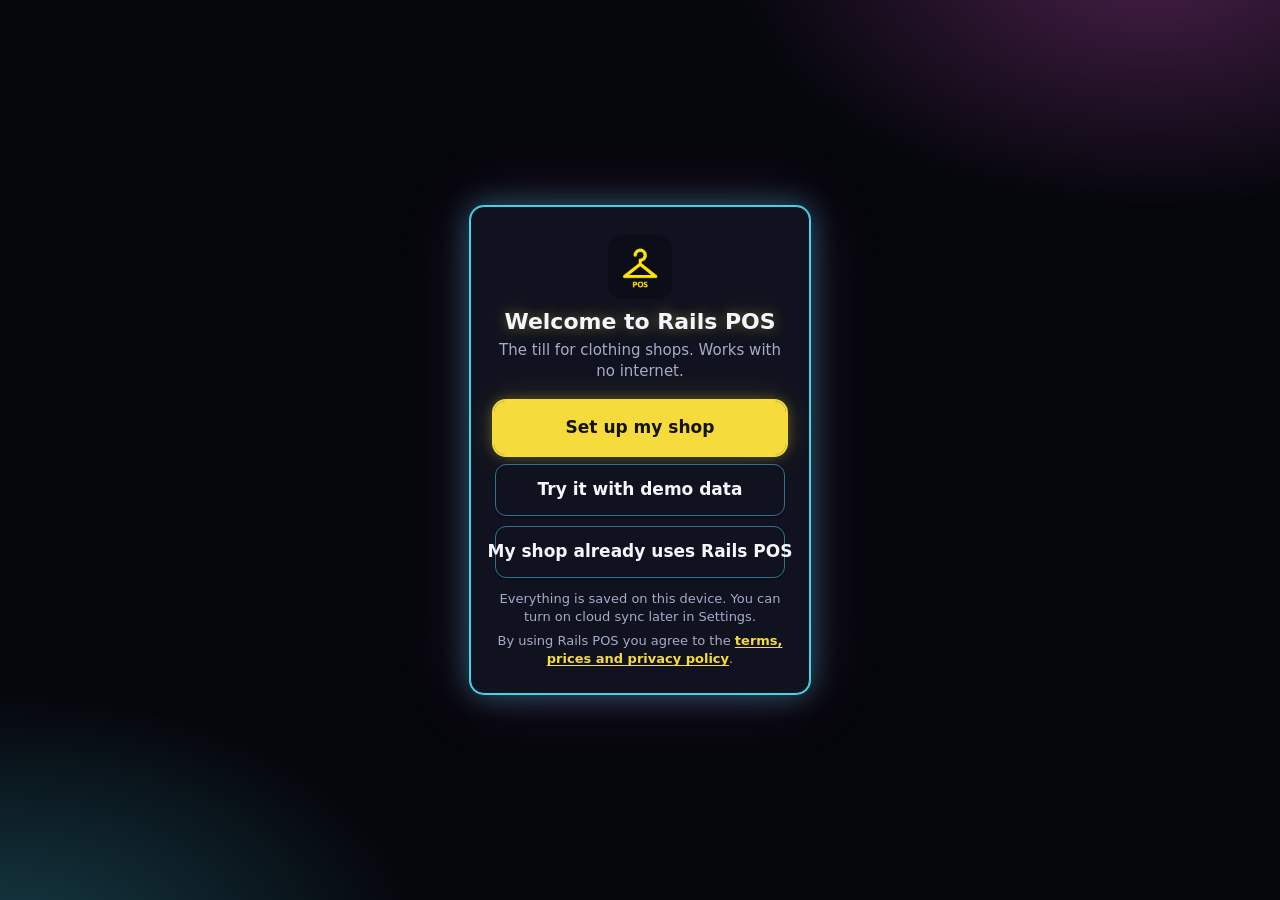
==== index.html @ 80177204 "Sale complete screen, one style for Cash/Card/EFT, clearer Charge button, calmer sync pill, Settings" ====
<!doctype html>
<html lang="en-ZA">
<head>
  <meta charset="utf-8">
  <meta name="viewport" content="width=device-width, initial-scale=1, viewport-fit=cover">
  <title>Rails POS</title>
  <meta name="description" content="Offline-first point of sale for small clothing stores.">
  <meta name="theme-color" content="#05060c">
  <link rel="manifest" href="manifest.json">
  <link rel="icon" href="icon-192.png" type="image/png">
  <link rel="apple-touch-icon" href="icon-192.png">
  <meta name="apple-mobile-web-app-capable" content="yes">
  <meta name="mobile-web-app-capable" content="yes">
  <meta name="apple-mobile-web-app-title" content="Rails POS">
  <link rel="stylesheet" href="app.css">
</head>
<body class="on-sell">
  <!-- Reusable line icons (stroke = currentColor, so they follow the theme) -->
  <svg width="0" height="0" style="position:absolute" aria-hidden="true">
    <symbol id="i-sell" viewBox="0 0 24 24"><path d="M3 4h2l2.4 11.2a2 2 0 0 0 2 1.6h7.7a2 2 0 0 0 2-1.5L21 8H6"/><circle cx="10" cy="20" r="1.3"/><circle cx="17" cy="20" r="1.3"/></symbol>
    <symbol id="i-stock" viewBox="0 0 24 24"><path d="M8 3 4 5.5 2.5 10l3 1.2V21h13V11.2l3-1.2L20 5.5 16 3c-.6 1.7-2.2 2.8-4 2.8S8.6 4.7 8 3Z"/></symbol>
    <symbol id="i-sales" viewBox="0 0 24 24"><path d="M6 2.5h12v19l-3-2-3 2-3-2-3 2Z"/><path d="M9 8h6M9 12h6M9 16h3"/></symbol>
    <symbol id="i-reports" viewBox="0 0 24 24"><path d="M4 20V10M10 20V4M16 20v-7M22 20H2"/></symbol>
    <symbol id="i-settings" viewBox="0 0 24 24"><circle cx="12" cy="12" r="3"/><path d="M19.4 15a1.7 1.7 0 0 0 .3 1.8l.1.1a2 2 0 1 1-2.8 2.8l-.1-.1a1.7 1.7 0 0 0-1.8-.3 1.7 1.7 0 0 0-1 1.5V21a2 2 0 1 1-4 0v-.1a1.7 1.7 0 0 0-1.1-1.5 1.7 1.7 0 0 0-1.8.3l-.1.1a2 2 0 1 1-2.8-2.8l.1-.1a1.7 1.7 0 0 0 .3-1.8 1.7 1.7 0 0 0-1.5-1H3a2 2 0 1 1 0-4h.1a1.7 1.7 0 0 0 1.5-1.1 1.7 1.7 0 0 0-.3-1.8l-.1-.1a2 2 0 1 1 2.8-2.8l.1.1a1.7 1.7 0 0 0 1.8.3H9a1.7 1.7 0 0 0 1-1.5V3a2 2 0 1 1 4 0v.1a1.7 1.7 0 0 0 1 1.5 1.7 1.7 0 0 0 1.8-.3l.1-.1a2 2 0 1 1 2.8 2.8l-.1.1a1.7 1.7 0 0 0-.3 1.8V9a1.7 1.7 0 0 0 1.5 1H21a2 2 0 1 1 0 4h-.1a1.7 1.7 0 0 0-1.5 1Z"/></symbol>
    <symbol id="i-admin" viewBox="0 0 24 24"><circle cx="9" cy="8" r="3.5"/><path d="M2.5 20c.6-3.6 3.3-6 6.5-6s5.9 2.4 6.5 6"/><path d="M16 4.5a3.5 3.5 0 0 1 0 7M18.5 14.5c1.7.8 2.8 2.9 3 5.5"/></symbol>
    <symbol id="i-client" viewBox="0 0 24 24"><circle cx="12" cy="7.5" r="3.5"/><path d="M5 20.5c.7-3.8 3.6-6.3 7-6.3s6.3 2.5 7 6.3"/><path d="M16.5 3.5 18 2M7.5 3.5 6 2"/></symbol>
    <symbol id="i-scan" viewBox="0 0 24 24"><path d="M3 7V4h3M18 4h3v3M21 17v3h-3M6 20H3v-3"/><path d="M7 8v8M10 8v8M13 8v8M16.5 8v8"/></symbol>
    <symbol id="i-camera" viewBox="0 0 24 24"><path d="M4 8h3l2-3h6l2 3h3v11H4Z"/><circle cx="12" cy="13" r="3.5"/></symbol>
    <symbol id="i-print" viewBox="0 0 24 24"><path d="M6 9V3h12v6"/><rect x="3" y="9" width="18" height="8" rx="2"/><path d="M6 14h12v7H6Z"/></symbol>
    <symbol id="i-cat-shirt" viewBox="0 0 24 24"><path d="M9 3 4 5.5 2.5 10l3 1.2V21h13v-9.8l3-1.2L20 5.5 15 3c-.4 1.6-1.6 2.6-3 2.6S9.4 4.6 9 3Z"/></symbol>
    <symbol id="i-cat-pants" viewBox="0 0 24 24"><path d="M6 3h12l1.5 18h-5L12 9.5 9.5 21h-5Z"/><path d="M6 6.5h12"/></symbol>
    <symbol id="i-cat-dress" viewBox="0 0 24 24"><path d="M9 2.5v4L7 10l-3.5 11h17L17 10l-2-3.5v-4"/><path d="M7 10h10"/></symbol>
    <symbol id="i-cat-jacket" viewBox="0 0 24 24"><path d="M9 3 4.5 5.5 3 21h5v-9M15 3l4.5 2.5L21 21h-5v-9"/><path d="M9 3l3 5 3-5M12 8v13M8 21h8"/></symbol>
    <symbol id="i-cat-shoe" viewBox="0 0 24 24"><path d="M3 17V8h5l2 3 6 2c3 .8 5 2 5 4v1H3Z"/><path d="M3 20h18"/></symbol>
    <symbol id="i-cat-bag" viewBox="0 0 24 24"><path d="M5 8h14l-1 13H6Z"/><path d="M9 10V6a3 3 0 0 1 6 0v4"/></symbol>
    <symbol id="i-cat-hanger" viewBox="0 0 24 24"><path d="M12 7.5a2 2 0 1 1 2-2c0 1-1 1.5-2 2.2v1L21 15c.8.6.4 2-.6 2H3.6c-1 0-1.4-1.4-.6-2l9-6.3"/></symbol>
    <symbol id="i-pay-cash" viewBox="0 0 24 24"><rect x="2.5" y="6" width="19" height="12" rx="2"/><circle cx="12" cy="12" r="2.8"/><path d="M6 9.5v5M18 9.5v5"/></symbol>
    <symbol id="i-pay-card" viewBox="0 0 24 24"><rect x="2.5" y="5" width="19" height="14" rx="2"/><path d="M2.5 9.5h19M6 15h4"/></symbol>
    <symbol id="i-pay-eft" viewBox="0 0 24 24"><path d="M3 9.5 12 4l9 5.5M4.5 10v7M9.5 10v7M14.5 10v7M19.5 10v7M3 20h18"/></symbol>
    <symbol id="i-lock" viewBox="0 0 24 24"><rect x="5" y="11" width="14" height="10" rx="2"/><path d="M8 11V7a4 4 0 0 1 8 0v4"/></symbol>
  </svg>

  <!-- ===== Header ===== -->
  <header class="app-header">
    <div class="brand">
      <img src="icon-192.png" alt="Rails POS" width="28" height="28">
      <span class="brand-name">Rails <b>POS</b></span>
      <span id="storeNameLabel" class="brand-shop"></span>
    </div>
    <div class="header-right">
      <span id="netStatus" class="net" role="status">Online</span>
      <button id="lockBtn" class="btn ghost sm lock-btn" data-action="lock" hidden><svg class="ico" aria-hidden="true"><use href="#i-lock"/></svg><span id="userLabel"></span></button>
    </div>
  </header>

  <!-- ===== Navigation: bottom bar on phones, left rail on tablets ===== -->
  <nav class="app-nav" aria-label="Main">
    <button data-action="nav" data-view="sell" class="active" aria-current="page"><svg class="ico" aria-hidden="true"><use href="#i-sell"/></svg>Sell</button>
    <button data-action="nav" data-view="stock" data-perm="stock"><svg class="ico" aria-hidden="true"><use href="#i-stock"/></svg>Stock</button>
    <button data-action="nav" data-view="sales" data-perm="sales"><svg class="ico" aria-hidden="true"><use href="#i-sales"/></svg>Sales</button>
    <button data-action="nav" data-view="customers" data-perm="customers"><svg class="ico" aria-hidden="true"><use href="#i-client"/></svg>Clients</button>
    <button data-action="nav" data-view="reports" data-perm="reports"><svg class="ico" aria-hidden="true"><use href="#i-reports"/></svg>Reports</button>
    <span class="nav-spacer" aria-hidden="true"></span>
    <button data-action="nav" data-view="settings" data-perm="settings"><svg class="ico" aria-hidden="true"><use href="#i-settings"/></svg>Settings</button>
    <button data-action="nav" data-view="admin" data-perm="admin"><svg class="ico" aria-hidden="true"><use href="#i-admin"/></svg>Admin</button>
  </nav>

  <main class="app-main">
    <!-- Banners (update ready, demo data, backup reminder) are rendered here -->
    <div id="banners"></div>

    <!-- ===== SELL ===== -->
    <section id="view-sell" class="view active" aria-label="Sell">
      <div class="sell-products">
        <div class="search-row">
          <input id="sellSearch" type="search" placeholder="Search name or scan SKU…" autocomplete="off" enterkeyhint="go" aria-label="Search products or scan SKU">
          <button class="btn scan-btn" data-action="scan" data-target="sell" aria-label="Scan a barcode with the camera"><svg class="ico-sm" aria-hidden="true"><use href="#i-scan"/></svg><span>Scan</span></button>
          <button id="parkedBtn" class="btn parked-btn" data-action="parked" hidden>Parked</button>
        </div>
        <div id="catChips" class="chips" role="group" aria-label="Categories"></div>
        <div id="productGrid" class="product-grid"></div>
      </div>

      <!-- Cart: a side panel on tablets, a slide-up sheet on phones -->
      <aside id="cartPanel" class="cart-panel" aria-label="Cart">
        <div class="cart-head">
          <h2 id="cartTitle" tabindex="-1">Cart</h2>
          <button class="btn ghost sm" data-action="park" title="Put this sale aside (e.g. the customer is in the fitting room)">Park</button>
          <button class="btn ghost sm" data-action="clear-cart">Clear</button>
          <button class="btn ghost sm cart-close" data-action="close-cart" aria-label="Close cart">✕</button>
        </div>
        <div id="cartCredit"></div>
        <div id="cartItems" class="cart-items"></div>
        <div class="cart-foot">
          <div id="discountRow" class="row gap-s">
            <label class="small-label" for="discountValue">Discount</label>
            <div class="seg sm" role="group" aria-label="Discount type">
              <button data-action="disc-type" data-type="R" aria-label="Discount in rand">R</button>
              <button data-action="disc-type" data-type="%" aria-label="Discount in percent">%</button>
            </div>
            <input id="discountValue" class="input sm grow" inputmode="decimal" placeholder="0">
          </div>
          <div class="seg pay" role="group" aria-label="Payment method">
            <button data-action="pay" data-pay="cash"><svg class="pay-ico" aria-hidden="true"><use href="#i-pay-cash"/></svg>Cash</button>
            <button data-action="pay" data-pay="card"><svg class="pay-ico" aria-hidden="true"><use href="#i-pay-card"/></svg>Card</button>
            <button data-action="pay" data-pay="eft"><svg class="pay-ico" aria-hidden="true"><use href="#i-pay-eft"/></svg>EFT</button>
          </div>
          <div id="cashRow" class="cash-row">
            <input id="tendered" class="input sm" inputmode="decimal" placeholder="Cash tendered (blank = exact)" aria-label="Cash tendered">
            <div id="quickCash" class="quick-cash"></div>
          </div>
          <div id="cartTotals" class="totals" aria-live="polite"></div>
          <button id="chargeBtn" class="btn primary block lg" data-action="checkout">Charge</button>
          <button id="laybyBtn" class="btn block" data-action="layby-start" hidden>Lay-by (put aside for a client)</button>
        </div>
      </aside>

      <!-- Sticky cart bar (phones only) -->
      <button id="cartBar" class="cart-bar" data-action="open-cart">
        <span id="cartBarCount">Cart empty</span>
        <strong id="cartBarTotal">R0.00</strong>
        <span class="cart-bar-go">View cart ›</span>
      </button>
    </section>

    <!-- ===== STOCK ===== -->
    <section id="view-stock" class="view" aria-label="Stock">
      <div class="toolbar">
        <input id="stockSearch" type="search" placeholder="Search stock…" aria-label="Search stock">
        <button id="lowToggle" class="btn chip-btn" data-action="toggle-low" aria-pressed="false">Low stock</button>
        <button class="btn" data-action="stocktake" data-need="stock">Stock take</button>
        <button class="btn" data-action="import-stock" data-need="products">Import</button>
        <button class="btn" data-action="labels" data-need="stock">Labels</button>
        <button class="btn primary" data-action="add-product" data-need="products">+ Product</button>
      </div>
      <div id="stockList"></div>
    </section>

    <!-- ===== SALES (history, returns, exchanges) ===== -->
    <section id="view-sales" class="view" aria-label="Sales">
      <div class="toolbar">
        <input id="salesSearch" type="search" placeholder="Receipt no., customer or item…" aria-label="Search sales">
      </div>
      <div id="salesList"></div>
    </section>

    <!-- ===== CLIENTS & LAY-BYS ===== -->
    <section id="view-customers" class="view" aria-label="Clients and lay-bys">
      <div id="customersBody"></div>
    </section>

    <!-- ===== REPORTS (incl. cash-up) ===== -->
    <section id="view-reports" class="view" aria-label="Reports">
      <div id="cashupCard"></div>
      <div class="report-bar" data-need="reports">
        <div id="rangeSeg" class="seg range" role="group" aria-label="Report period"></div>
        <button class="btn" data-action="print-menu"><svg class="ico-sm" aria-hidden="true"><use href="#i-print"/></svg>Print A4</button>
      </div>
      <div id="customRange" class="custom-range" hidden>
        <label class="field"><span>From</span><input id="rFrom" class="input" type="date"></label>
        <label class="field"><span>To</span><input id="rTo" class="input" type="date"></label>
      </div>
      <div id="reportBody" data-need="reports"></div>
    </section>

    <!-- ===== SETTINGS ===== -->
    <section id="view-settings" class="view" aria-label="Settings">
      <div id="settingsBody"></div>
    </section>

    <!-- ===== ADMIN (users and what they may do) ===== -->
    <section id="view-admin" class="view" aria-label="Admin">
      <div data-need="admin">
      <div class="toolbar">
        <h2 class="view-title">Users</h2>
        <button class="btn primary" data-action="user-add">+ User</button>
      </div>
      <p class="small muted" style="margin-top:0">Each person signs in with their own username and 4-digit PIN. Untick what they shouldn't use; the Sell screen is always available.</p>
      <div id="userList"></div>
      </div>
      <div data-need="activity">
      <div class="section-title">Activity log</div>
      <div id="activityLog"></div>
      </div>
    </section>
  </main>

  <!-- Modal host (variant picker, receipts, returns, forms, confirms) -->
  <div id="backdrop" class="backdrop" data-action="backdrop" hidden></div>
  <div id="modal" class="modal" role="dialog" aria-modal="true" aria-labelledby="modalTitle" hidden></div>
  <div id="toast" class="toast" role="status" aria-live="polite"></div>

  <!-- Sign-in screen: covers the till until a username + 4-digit PIN is entered -->
  <div id="signin" class="signin" role="dialog" aria-modal="true" aria-labelledby="siTitle" hidden>
    <form id="signinForm" class="signin-box" novalidate>
      <img src="icon-192.png" alt="" width="64" height="64">
      <h1 id="siTitle">Rails POS</h1>
      <p class="muted">Sign in to open the till</p>
      <label class="field"><span>Username</span>
        <input id="siUser" class="input" autocomplete="username" autocapitalize="none" autocorrect="off" spellcheck="false" enterkeyhint="next"></label>
      <label class="field"><span>PIN</span>
        <input id="siPin" class="input pin-input" type="password" inputmode="numeric" maxlength="4" autocomplete="current-password" enterkeyhint="go" placeholder="4 digits"></label>
      <p id="siError" class="err-text small" role="alert"></p>
      <button id="siGo" class="btn primary block lg" type="submit">Sign in</button>
    </form>
  </div>

  <!-- First-time setup on a new device: create the shop + owner, try the demo, or join a synced shop -->
  <div id="setup" class="signin setup" role="dialog" aria-modal="true" aria-labelledby="setupTitle" hidden>
    <form id="setupForm" class="signin-box setup-box" novalidate></form>
  </div>

  <!-- Camera barcode scanner (sits above dialogs, so it can fill a field in an open form) -->
  <div id="scanner" class="scanner" role="dialog" aria-modal="true" aria-label="Scan a barcode" hidden>
    <div class="scanner-box">
      <div class="scan-view"><video id="scanVideo" playsinline muted></video><div class="scan-frame"><span class="scan-laser"></span></div></div>
      <p id="scanHint" class="small">Hold the barcode flat inside the frame, about 10–20 cm away.</p>
      <button class="btn block" data-action="scan-close">Cancel</button>
    </div>
  </div>

  <!-- Shown when the app is open in another tab (only one tab may write data) -->
  <div id="blocker" class="blocker" role="alertdialog" aria-labelledby="blockerMsg" hidden>
    <div class="blocker-box">
      <img src="icon-192.png" alt="" width="56" height="56">
      <p id="blockerMsg">Rails POS is already open in another tab or window.</p>
      <p class="small muted">Only one copy can be open at a time so that no sales get lost.</p>
      <button class="btn primary lg" data-action="takeover">Use it here instead</button>
    </div>
  </div>

  <!-- Only this is shown when printing -->
  <div id="printArea" class="print-area"></div>
  <!-- A4 reports are built here just before printing -->
  <div id="printA4" class="print-a4"></div>

  <script src="app.js"></script>
</body>
</html>
---- app.css ----
/* =========================================================================
   Rails POS — styles
   Mobile-first. Tablet layout kicks in at 860px (nav rail + side cart).
   Colours are tokens on :root so the two looks only swap values.
   ========================================================================= */

/* NEON (default): near-black background with glowing neon yellow, green,
   cyan and pink. --accent is neon yellow (buttons, active tab, highlights),
   --accent-text is the same colour where it is used as text.
   Cash / Card / EFT each have their own neon colour (--pay-*). */
:root {
  --bg: #07080f;
  --surface: #10121f;
  --surface-2: #191c2f;
  --text: #f3f5ff;
  --muted: #a6acc8;
  --border: #2b3052;
  --brand: #05060c;
  --brand-ink: #ffffff;
  --brand-muted: #a6acc8;
  --accent: #f5dc3c;
  --accent-hover: #fbe77a;
  --accent-ink: #141200;
  --accent-text: #f5dc3c;
  --accent-soft: #29270f;
  --neon: #45d3e8;        /* cyan: outlines of buttons and tiles */
  --neon-pink: #e45ad6;
  --danger: #f0627a;
  --danger-soft: #3a0f1d;
  --warn: #e58ad9;
  --warn-soft: #33102f;
  --ok: #4fe08e;
  --ok-soft: #0b2a18;
  --money: #4fe08e;       /* rand amounts in reports */
  --money-bar: #2cc777;   /* chart bars */
  --pay-cash: #4fe08e;
  --pay-card: #45d3e8;
  --pay-eft: #e45ad6;
  --pay-ink: #05060c;     /* text on a lit-up payment button */
  --pay-eft-ink: #05060c;
  --g1: 42%;              /* inner glow strength */
  --g2: 18%;              /* outer glow strength */
  --shadow-sm: 0 1px 2px rgba(0,0,0,.5);
  --shadow: 0 1px 3px rgba(0,0,0,.5), 0 10px 28px rgba(0,0,0,.55);
  --radius: 14px;
  --header-h: 52px;
  --nav-h: 62px;
  --cartbar-h: 58px;
  --safe-b: env(safe-area-inset-bottom, 0px);
  color-scheme: dark;
}

/* LIGHT (Settings → Appearance → Light): for bright sunlight. Same neon
   colours, darker where they are used as text so they stay readable. */
:root[data-theme="light"] {
  --bg: #f3f4fa;
  --surface: #ffffff;
  --surface-2: #e9ebf5;
  --text: #0d0f1c;
  --muted: #555b78;
  --border: #d3d7ea;
  --brand: #0b0d18;
  --brand-ink: #ffffff;
  --brand-muted: #a6acc8;
  --accent: #ffd60a;
  --accent-hover: #ffe14d;
  --accent-ink: #161300;
  --accent-text: #7a5f00;
  --accent-soft: #fff6c2;
  --neon: #00b8d9;
  --neon-pink: #e000c4;
  --danger: #c8102e;
  --danger-soft: #fde6ea;
  --warn: #a3008f;
  --warn-soft: #fbe3f7;
  --ok: #0a7d3e;
  --ok-soft: #d9f7e5;
  --money: #0a7d3e;
  --money-bar: #12c060;
  --pay-cash: #00c565;
  --pay-card: #00b8d9;
  --pay-eft: #c400ab;
  --pay-ink: #05060c;
  --pay-eft-ink: #ffffff;
  --g1: 30%;
  --g2: 10%;
  --shadow-sm: 0 1px 2px rgba(13,15,28,.07);
  --shadow: 0 1px 3px rgba(13,15,28,.08), 0 10px 28px rgba(13,15,28,.10);
  color-scheme: light;
}

* { box-sizing: border-box; }
html { -webkit-text-size-adjust: 100%; }
body {
  margin: 0;
  background: var(--bg);
  color: var(--text);
  font: 15px/1.4 system-ui, -apple-system, "Segoe UI", Roboto, "Helvetica Neue", Arial, sans-serif;
  -webkit-tap-highlight-color: transparent;
  overflow-x: hidden;
}
button, input, select, textarea { font: inherit; color: inherit; }
button { cursor: pointer; }
h1, h2, h3 { margin: 0; line-height: 1.2; }
h2 { font-size: 17px; }
h3 { font-size: 15px; }
.num, .money { font-variant-numeric: tabular-nums; }
.muted { color: var(--muted); }
.small { font-size: 13px; }
.grow { flex: 1 1 auto; min-width: 0; }
.row { display: flex; align-items: center; }
.gap-s { gap: 8px; }
.w-90 { width: 90px; }
[hidden] { display: none !important; }

/* ----- Header ----- */
.app-header {
  position: sticky; top: 0; z-index: 30;
  height: var(--header-h);
  display: flex; align-items: center; justify-content: space-between;
  padding: 0 16px;
  background: var(--brand); color: var(--brand-ink);
  box-shadow: 0 1px 0 rgba(0,0,0,.08), 0 4px 14px rgba(20,30,55,.12);
}
.app-header .btn.ghost { color: var(--brand-ink); }
.app-header .btn.ghost:hover { background: rgba(255,255,255,.08); }
.brand { display: flex; align-items: center; gap: 10px; font-weight: 700; font-size: 16px; letter-spacing: .01em; min-width: 0; }
.brand span { white-space: nowrap; overflow: hidden; text-overflow: ellipsis; }
.brand img { border-radius: 7px; flex: none; box-shadow: 0 0 0 1px rgba(255,255,255,.28); }
/* Rails POS wordmark, then a thin divider and the shop's own name */
.brand .brand-name { flex: none; font-weight: 800; letter-spacing: .02em; }
.brand .brand-name b { color: var(--accent); font-weight: 800; }
.brand .brand-shop { font-weight: 600; opacity: .9; padding-left: 10px; border-left: 1px solid color-mix(in srgb, currentColor 35%, transparent); }
.brand .brand-shop:empty { display: none; }
@media (max-width: 420px) { .brand .brand-name { display: none; } .brand .brand-shop { padding-left: 0; border-left: 0; } }
.net {
  font-size: 12px; font-weight: 600; padding: 4px 10px; border-radius: 99px;
  background: var(--ok-soft); color: var(--ok); white-space: nowrap;
}
.net::before { content: "● "; }
.net.offline { background: var(--warn-soft); color: var(--warn); }
.net.err { background: var(--danger-soft); color: var(--danger); }
#netStatus { cursor: pointer; }
.banner.licence-stop { background: var(--danger-soft); border-color: var(--danger) !important; }
.banner.licence-warn { background: var(--warn-soft); border-color: var(--warn) !important; }
.banner a.btn { text-decoration: none; }
.licence-card.stopped { border-color: var(--danger); }
.cloud-card.on { border-color: color-mix(in srgb, var(--ok) 55%, var(--border)); box-shadow: 0 0 14px color-mix(in srgb, var(--ok) var(--g2), transparent); }

/* ----- Navigation (bottom bar on phones) ----- */
.app-nav {
  position: fixed; left: 0; right: 0; bottom: 0; z-index: 30;
  height: calc(var(--nav-h) + var(--safe-b));
  padding-bottom: var(--safe-b);
  /* One equal column per visible button (a cashier sees fewer buttons) */
  display: grid; grid-auto-flow: column; grid-auto-columns: minmax(0, 1fr);
  background: var(--surface);
  border-top: 1px solid var(--border);
}
.app-nav button {
  border: 0; background: none; color: var(--muted);
  display: flex; flex-direction: column; align-items: center; justify-content: center; gap: 2px;
  font-size: 12px; font-weight: 600;
}
.app-nav .ico { width: 22px; height: 22px; fill: none; stroke: currentColor; stroke-width: 1.8; stroke-linecap: round; stroke-linejoin: round; }
.app-nav button { position: relative; transition: color .15s; }
.app-nav button.active { color: var(--accent-text); }
/* Small glowing bar marks the open screen */
.app-nav button.active::after {
  content: ""; position: absolute; top: 0; left: 30%; right: 30%; height: 3px;
  border-radius: 0 0 3px 3px; background: var(--accent);
}
.app-nav button:hover { color: var(--text); }
.app-nav button.active:hover { color: var(--accent-text); }

/* ----- Main ----- */
.app-main {
  padding: 12px 16px calc(var(--nav-h) + var(--safe-b) + 16px);
  max-width: 1400px; margin: 0 auto;
}
.view { display: none; }
.view.active { display: block; }
#view-sell.active { padding-bottom: var(--cartbar-h); }

/* ----- Banners ----- */
.banner {
  display: flex; align-items: center; gap: 10px; flex-wrap: wrap;
  padding: 10px 12px; margin-bottom: 10px; border-radius: var(--radius);
  background: var(--warn-soft); color: var(--text); font-size: 14px;
}
.banner.info { background: var(--accent-soft); }
.banner p { margin: 0; flex: 1 1 180px; }

/* ----- Buttons & inputs ----- */
.btn {
  border: 1px solid var(--border); background: var(--surface); color: var(--text);
  border-radius: 11px; padding: 9px 14px; min-height: 42px; font-weight: 600;
  display: inline-flex; align-items: center; justify-content: center; gap: 6px;
  white-space: nowrap; box-shadow: var(--shadow-sm);
  transition: background-color .15s, border-color .15s, box-shadow .15s;
}
.btn:hover { border-color: var(--muted); }
.btn:active { transform: translateY(1px); }
.btn.primary {
  background: var(--accent); border-color: var(--accent); color: var(--accent-ink);
  box-shadow: 0 1px 2px rgba(20,30,55,.12), 0 4px 12px color-mix(in srgb, var(--accent) 28%, transparent);
}
.btn.primary:hover { background: var(--accent-hover); border-color: var(--accent-hover); }
.btn.ghost, .btn.danger { box-shadow: none; }
.btn.danger { color: var(--danger); border-color: var(--danger); background: transparent; }
.btn.danger.solid { background: var(--danger); color: #fff; }
.btn.ghost { border-color: transparent; background: transparent; }
.btn.sm { min-height: 34px; padding: 5px 10px; font-size: 13px; }
.btn.lg { min-height: 52px; font-size: 17px; }
.btn.block { width: 100%; }
.btn:disabled { opacity: .45; cursor: not-allowed; }
.chip-btn[aria-pressed="true"] { background: var(--warn-soft); border-color: var(--warn); color: var(--warn); }

.input, input[type="search"], select, textarea {
  width: 100%; min-height: 42px; padding: 8px 12px;
  border: 1px solid var(--border); border-radius: 11px;
  background: var(--surface); color: var(--text);
  transition: border-color .15s, box-shadow .15s;
}
.input:focus, input[type="search"]:focus, select:focus, textarea:focus {
  border-color: var(--accent); box-shadow: 0 0 0 3px color-mix(in srgb, var(--accent) 18%, transparent);
}
textarea { min-height: 90px; resize: vertical; font-family: ui-monospace, Menlo, Consolas, monospace; font-size: 13px; }
.input.sm { min-height: 36px; padding: 6px 10px; }
input:focus-visible, select:focus-visible, textarea:focus-visible, button:focus-visible {
  outline: 2px solid var(--accent); outline-offset: 1px;
}
label.field { display: block; margin-bottom: 12px; }
label.field > span { display: block; font-size: 13px; font-weight: 600; color: var(--muted); margin-bottom: 4px; }
.small-label { font-size: 13px; font-weight: 600; color: var(--muted); }
.grid-2 { display: grid; grid-template-columns: 1fr 1fr; gap: 0 12px; }

/* Segmented control */
.seg { display: flex; background: var(--surface-2); border-radius: 10px; padding: 3px; gap: 3px; }
.seg button {
  flex: 1; border: 0; background: transparent; border-radius: 8px;
  padding: 8px 6px; font-weight: 600; color: var(--muted); min-height: 38px;
}
.seg button.on { background: var(--surface); color: var(--accent-text); box-shadow: 0 1px 3px rgba(20,30,55,.14); }
.seg.sm button { min-height: 30px; padding: 4px 10px; }
.seg.range { max-width: 420px; margin-bottom: 12px; }

/* ----- Sell screen ----- */
.search-row { position: sticky; top: calc(var(--header-h) + 0px); z-index: 5; background: var(--bg); padding: 0 0 8px; display: flex; gap: 8px; }
.search-row #sellSearch { flex: 1 1 auto; min-width: 0; }
.scan-btn { flex: none; min-height: 42px; }

/* ----- Product photos (small thumbnails) ----- */
.thumb { width: 40px; height: 40px; border-radius: 9px; object-fit: cover; flex: none; background: var(--surface-2); display: inline-block; }
.thumb.sm { width: 32px; height: 32px; border-radius: 7px; }
.thumb.md { width: 48px; height: 48px; border-radius: 10px; }
.thumb.lg { width: 64px; height: 64px; border-radius: 12px; }
.empty-thumb { display: inline-grid; place-items: center; color: var(--muted); border: 1px dashed var(--border); }
.product-card .thumb { position: absolute; top: 10px; right: 10px; }
.product-card.has-photo .name, .product-card.has-photo .cat { padding-right: 46px; }
.cl-name { display: flex; gap: 10px; align-items: flex-start; min-width: 0; }
.picker-head { display: flex; gap: 12px; align-items: center; margin: 0 0 12px; }
.photo-row { display: flex; align-items: center; gap: 10px; flex-wrap: wrap; }
.photo-row label.btn { cursor: pointer; }

/* ----- Camera scanner ----- */
.scanner { position: fixed; inset: 0; z-index: 80; background: rgba(3, 4, 10, .92); display: flex; align-items: center; justify-content: center; padding: 16px; }
.scanner-box { width: min(520px, 100%); display: flex; flex-direction: column; gap: 10px; text-align: center; color: #f3f5ff; }
.scan-view { position: relative; border-radius: 16px; overflow: hidden; background: #000; aspect-ratio: 4 / 3; }
.scan-view video { width: 100%; height: 100%; object-fit: cover; display: block; }
.scan-frame { position: absolute; left: 8%; right: 8%; top: 30%; bottom: 30%; border: 2px solid var(--accent); border-radius: 12px;
  box-shadow: 0 0 0 999px rgba(0, 0, 0, .35), 0 0 14px color-mix(in srgb, var(--accent) 50%, transparent); }
.scan-laser { position: absolute; left: 4%; right: 4%; top: 50%; height: 2px; background: #ff4d6d; box-shadow: 0 0 8px #ff4d6d; }
.scanner .btn { color: var(--text); }

/* ----- Clients & lay-bys ----- */
.lb-kpis { grid-template-columns: repeat(3, 1fr); margin-bottom: 12px; }
.lb-kpis .value { font-size: 20px; }
.cust-row {
  width: 100%; display: flex; justify-content: space-between; align-items: center; gap: 10px; text-align: left;
  background: var(--surface); border: 1px solid color-mix(in srgb, var(--neon) 22%, var(--border)); border-radius: var(--radius);
  padding: 12px 14px; margin-bottom: 8px; box-shadow: var(--shadow-sm);
}
.cust-row:hover { border-color: var(--neon); }
.cust-row.overdue { border-left: 4px solid var(--danger); }
.cust-main, .cust-side { display: flex; flex-direction: column; gap: 2px; min-width: 0; }
.cust-side { align-items: flex-end; text-align: right; flex: none; }
.cust-side .money { font-weight: 800; color: var(--money); }
.cust-side .money.neg { color: var(--danger); }
.cust-card { margin-top: 8px; }
.cust-head { display: flex; gap: 12px; align-items: flex-start; flex-wrap: wrap; }
.cust-head h2 { font-size: 20px; margin-bottom: 2px; }
.cust-stats { display: flex; gap: 8px 18px; flex-wrap: wrap; margin-top: 10px; padding-top: 10px; border-top: 1px solid var(--border); font-size: 14px; }
.cust-stats .money { color: var(--money); }
.cust-stats .money.neg { color: var(--danger); }
.lb-card.lb-overdue { border-left: 4px solid var(--danger); }
.lb-card.lb-ready { border-left: 4px solid var(--ok); }
.lb-card.lb-completed, .lb-card.lb-cancelled { opacity: .78; }
.lb-head { display: flex; justify-content: space-between; align-items: center; gap: 8px; margin-bottom: 2px; }
.badge.lb-badge-open { background: var(--accent-soft); color: var(--accent-text); }
.badge.lb-badge-overdue { background: var(--danger-soft); color: var(--danger); }
.badge.lb-badge-ready { background: var(--ok-soft); color: var(--ok); }
.lb-items { list-style: none; padding: 0; margin: 8px 0; font-size: 14px; }
.lb-items li { display: flex; justify-content: space-between; gap: 10px; padding: 3px 0; border-bottom: 1px dashed var(--border); }
.lb-items .money { color: var(--money); white-space: nowrap; }
.lb-sums { display: flex; gap: 6px 16px; flex-wrap: wrap; margin-bottom: 8px; font-size: 14px; }
.lb-sums .money { color: var(--money); }
.lb-sums .money.neg { color: var(--danger); }
.lb-pays { margin: 0 0 10px; font-size: 13px; }
.lb-pays summary { cursor: pointer; color: var(--muted); }
.lb-pay { display: flex; justify-content: space-between; padding: 2px 0 2px 14px; }
.cust-chip { display: flex; justify-content: space-between; align-items: center; gap: 8px; padding: 6px 10px; border-radius: 10px;
  background: var(--accent-soft); border: 1px solid color-mix(in srgb, var(--accent) 45%, transparent); margin-bottom: 10px; }
.cart-cust { margin: 6px 16px 0; }
.lbf-results { display: flex; flex-wrap: wrap; gap: 6px; margin: -4px 0 10px; }
.lbf-new { margin-bottom: 8px; }
.lbf-new summary { cursor: pointer; font-weight: 600; color: var(--accent-text); margin-bottom: 8px; }
.lbf-summary { display: flex; flex-direction: column; gap: 2px; margin: 10px 0; font-size: 14px; }
.lbf-summary .money { color: var(--money); }
.lbf-methods { margin-top: -4px; }
#laybyBtn { min-height: 44px; }

/* Receipt shown on screen like paper, with the shop logo */
.doc-paper { background: #fff; color: #000; border-radius: 10px; padding: 10px 6px; }
.doc-paper .receipt { background: transparent; color: #000; border: 0; margin: 0; }
.doc-logo { display: block; max-width: 180px; max-height: 80px; margin: 0 auto 6px; }
.settings-logo { max-width: 140px; max-height: 64px; background: #fff; border-radius: 8px; padding: 4px; }
.print-a4 .a4-brand { display: flex; gap: 10px; align-items: center; }
.print-a4 .a4-logo { max-width: 42mm; max-height: 18mm; }

/* ----- Label picker (dialog) ----- */
.lb-list { max-height: 42vh; overflow-y: auto; border: 1px solid var(--border); border-radius: 10px; padding: 2px 10px; }
.lb-prod { padding: 8px 0; border-bottom: 1px solid var(--border); }
.lb-prod:last-child { border-bottom: 0; }
.lb-pname { display: flex; gap: 8px; align-items: center; margin-bottom: 4px; }
.lb-row { display: flex; gap: 10px; align-items: center; padding: 3px 0; }
.lb-qty { width: 72px; flex: none; text-align: center; }

/* ----- First-time setup ----- */
.setup-box { max-width: 380px; }
.setup-box .field { text-align: left; }
.setup-choices { display: flex; flex-direction: column; gap: 10px; margin-top: 16px; }
.setup-box .btn.ghost { margin-top: 6px; }
#setupErr { min-height: 1.4em; margin: 0 0 10px; }
.chips { display: flex; gap: 8px; overflow-x: auto; padding-bottom: 10px; scrollbar-width: none; }
.chips::-webkit-scrollbar { display: none; }
.chip {
  flex: none; border: 1px solid var(--border); background: var(--surface);
  border-radius: 99px; padding: 6px 14px; font-size: 13px; font-weight: 600; min-height: 34px;
}
.chip:hover { border-color: var(--muted); }
.chip.on { background: var(--accent); color: var(--accent-ink); border-color: var(--accent); }

.product-grid { display: grid; grid-template-columns: repeat(auto-fill, minmax(150px, 1fr)); gap: 12px; }
.product-card {
  text-align: left; border: 1px solid var(--border); background: var(--surface);
  border-radius: var(--radius); padding: 13px 13px 12px; min-height: 108px;
  display: flex; flex-direction: column; gap: 4px;
  box-shadow: var(--shadow-sm); position: relative; overflow: hidden;
  transition: border-color .15s, box-shadow .15s, transform .15s;
}
/* Glowing edge on the left of each product tile */
.product-card::before { content: ""; position: absolute; left: 0; top: 0; bottom: 0; width: 4px; background: var(--cat, var(--accent)); opacity: .9; }
.product-card:hover { border-color: color-mix(in srgb, var(--accent) 45%, var(--border)); box-shadow: var(--shadow); transform: translateY(-1px); }
.product-card:active { background: var(--surface-2); transform: none; }
.product-card.out::before { background: var(--muted); }
.product-card .name { font-weight: 650; line-height: 1.25; }
.product-card .cat { font-size: 12px; color: var(--muted); }
.product-card .bottom { margin-top: auto; display: flex; flex-wrap: wrap; justify-content: space-between; align-items: center; gap: 4px 6px; }
/* Category icon in the top-right corner (a photo takes this spot when there is one) */
.product-card .cat-icon { position: absolute; top: 10px; right: 10px; width: 30px; height: 30px; border-radius: 9px; display: grid; place-items: center;
  color: var(--cat, var(--accent)); background: color-mix(in srgb, var(--cat, var(--accent)) 14%, transparent); }
.product-card .cat-icon svg { width: 18px; height: 18px; fill: none; stroke: currentColor; stroke-width: 1.7; stroke-linecap: round; stroke-linejoin: round; }
.product-card .name, .product-card .cat { padding-right: 36px; }
.badge.stock { background: var(--ok-soft); color: var(--ok); }
.product-card.out .cat-icon { color: var(--muted); background: var(--surface-2); }
.product-card .price { font-weight: 800; font-size: 16px; }
.product-card.out { opacity: .55; }
.badge {
  font-size: 11px; font-weight: 700; padding: 2px 8px; border-radius: 99px;
  background: var(--surface-2); color: var(--muted); white-space: nowrap;
}
.badge.low { background: var(--warn-soft); color: var(--warn); }
.badge.out, .badge.returned { background: var(--danger-soft); color: var(--danger); }
.badge.ok { background: var(--ok-soft); color: var(--ok); }
.empty { text-align: center; color: var(--muted); padding: 32px 12px; }

/* Cart panel — on phones it is a bottom sheet */
.cart-panel {
  position: fixed; z-index: 40; left: 0; right: 0; bottom: 0;
  height: min(92vh, 92dvh);
  display: flex; flex-direction: column;
  background: var(--surface); border-radius: 18px 18px 0 0; box-shadow: var(--shadow);
  transform: translateY(105%); transition: transform .22s ease; visibility: hidden;
  padding-bottom: var(--safe-b);
}
.cart-panel.open { transform: none; visibility: visible; }
.cart-head { display: flex; align-items: center; gap: 6px; padding: 14px 12px 10px 16px; border-bottom: 1px solid var(--border); }
.cart-head h2 { font-size: 18px; }
.cart-head h2 { flex: 1; }
.cart-items { flex: 1 1 auto; overflow-y: auto; padding: 4px 16px; min-height: 60px; }
.cart-line { display: grid; grid-template-columns: 1fr auto; gap: 4px 10px; padding: 10px 0; border-bottom: 1px solid var(--border); }
.cart-line:last-child { border-bottom: 0; }
.cart-line .meta { font-size: 12px; color: var(--muted); }
.cart-line .lt { text-align: right; font-weight: 700; }
.stepper { display: inline-flex; align-items: center; border: 1px solid var(--border); border-radius: 10px; overflow: hidden; }
.stepper button { width: 42px; height: 40px; border: 0; background: var(--surface-2); font-size: 18px; font-weight: 700; }
.stepper span, .stepper input { min-width: 36px; width: 52px; text-align: center; font-weight: 700; border: 0; background: transparent; height: 40px; padding: 0; }
.cart-foot { border-top: 1px solid var(--border); padding: 10px 16px 12px; display: flex; flex-direction: column; gap: 8px; }
.cash-row { display: flex; flex-direction: column; gap: 6px; }
.quick-cash { display: flex; gap: 6px; }
.quick-cash button { flex: 1; }
.totals { display: grid; grid-template-columns: 1fr auto; gap: 2px 10px; font-size: 14px; }
.totals .grand { font-size: 22px; font-weight: 800; letter-spacing: -.01em; }
.totals .change { color: var(--ok); font-weight: 700; }
.totals .err { color: var(--danger); font-weight: 700; grid-column: 1 / -1; }

.cart-bar {
  position: fixed; z-index: 25; left: 8px; right: 8px;
  bottom: calc(var(--nav-h) + var(--safe-b) + 6px);
  height: calc(var(--cartbar-h) - 8px);
  display: none; align-items: center; gap: 10px; padding: 0 16px;
  border: 0; border-radius: 16px; background: var(--brand); color: var(--brand-ink);
  box-shadow: var(--shadow); font-size: 15px;
}
#view-sell.active .cart-bar { display: flex; }
.cart-bar strong { margin-left: auto; font-size: 17px; }
.cart-bar-go { font-weight: 700; background: var(--accent); color: var(--accent-ink); padding: 6px 12px; border-radius: 99px; font-size: 14px; }

/* ----- Generic cards / lists ----- */
.toolbar { display: flex; gap: 8px; margin-bottom: 12px; flex-wrap: wrap; }
.toolbar input { flex: 1 1 100%; }
.toolbar .btn { flex: 1 1 auto; }
@media (min-width: 600px) { .toolbar input { flex-basis: 200px; } .toolbar .btn { flex: 0 0 auto; } }
.card { background: var(--surface); border: 1px solid var(--border); border-radius: var(--radius); padding: 14px; margin-bottom: 12px; box-shadow: var(--shadow-sm); }
.card-title { display: flex; align-items: baseline; gap: 8px; flex-wrap: wrap; margin-bottom: 8px; }
.card-title h3 { flex: 1 1 auto; }
.section-title { font-size: 13px; text-transform: uppercase; letter-spacing: .04em; color: var(--muted); margin: 18px 0 8px; font-weight: 700; }

/* Stock rows */
.prod-head { display: flex; gap: 10px; align-items: flex-start; flex-wrap: wrap; }
.prod-head .info { flex: 1 1 200px; min-width: 0; }
.prod-head .actions { display: flex; gap: 6px; flex-wrap: wrap; }
.var-row { display: grid; grid-template-columns: 1fr auto; align-items: center; gap: 8px; padding: 8px 0; border-top: 1px solid var(--border); }
.var-row .sku { font-size: 12px; color: var(--muted); font-family: ui-monospace, Menlo, Consolas, monospace; overflow-wrap: anywhere; }
.var-row.low .label { color: var(--warn); }
.var-row.out .label { color: var(--danger); }

/* Sales list */
.sale-row {
  width: 100%; text-align: left; display: grid; grid-template-columns: 1fr auto; gap: 2px 10px;
  background: var(--surface); border: 1px solid var(--border); border-radius: var(--radius);
  padding: 10px 12px; margin-bottom: 8px; box-shadow: var(--shadow-sm);
}
.sale-row:hover { border-color: color-mix(in srgb, var(--accent) 45%, var(--border)); }
.sale-row .t { font-weight: 700; text-align: right; }
.sale-row.returned .t { text-decoration: line-through; color: var(--muted); }

/* Reports */
.kpis { display: grid; grid-template-columns: 1fr 1fr; gap: 10px; }
.kpi { background: var(--surface); border: 1px solid var(--border); border-radius: var(--radius); padding: 14px; box-shadow: var(--shadow-sm); border-top: 3px solid var(--accent); }
.kpi .label { font-size: 12px; color: var(--muted); font-weight: 600; }
.kpi .value { font-size: 22px; font-weight: 800; margin-top: 2px; }
.kpi .sub { font-size: 12px; color: var(--muted); }

/* ----- Reports: money in green, refunds/losses in red ----- */
#view-reports .money { color: var(--money); font-weight: 700; }
#view-reports .money.neg, #view-reports .money .neg { color: var(--danger); }
#view-reports .money .muted { color: var(--muted); font-weight: 500; }
#view-reports .kpi .value.money { font-size: 24px; }
#view-reports .kpi.hero { background: linear-gradient(160deg, color-mix(in srgb, var(--money) 9%, var(--surface)), var(--surface) 70%); border-top-color: var(--money); }
#view-reports .sale-row:not(.returned) .t { color: var(--money); }
.trend { margin-top: 6px; font-size: 12px; font-weight: 700; color: var(--muted); }
.trend.up { color: var(--money); }
.trend.down { color: var(--danger); }
.report-bar { display: flex; gap: 8px; align-items: center; flex-wrap: wrap; margin-bottom: 12px; }
.report-bar .seg.range { flex: 1 1 420px; max-width: 640px; margin: 0; overflow-x: auto; scrollbar-width: none; }
.report-bar .seg.range button { flex: 1 0 auto; padding: 8px 10px; }
.report-bar > .btn { flex: none; }
.ico-sm { width: 18px; height: 18px; fill: none; stroke: currentColor; stroke-width: 1.8; stroke-linecap: round; stroke-linejoin: round; }
.custom-range { display: grid; grid-template-columns: 1fr 1fr; gap: 0 12px; max-width: 420px; }
.pay-amt { display: inline-flex; gap: 8px; align-items: baseline; justify-content: flex-end; }
.pay-pct { min-width: 34px; text-align: right; font-size: 12px; }
#view-reports .bar-fill { background: var(--money-bar); }
#view-reports .kpi { border-top-color: var(--money); }
.rank {
  display: inline-grid; place-items: center; width: 22px; height: 22px; margin-right: 8px; border-radius: 99px;
  background: var(--surface-2); font-size: 12px; font-weight: 700; color: var(--muted);
}
.list-table tr:first-child .rank { background: var(--accent); color: var(--accent-ink); }
.print-opt { padding: 12px; border: 1px solid var(--border); border-radius: 12px; margin-bottom: 8px; }
.print-opt:has(input:checked) { border-color: var(--accent); background: var(--accent-soft); }

/* Takings chart: one column per hour/day */
.chart {
  display: grid; grid-template-columns: repeat(var(--n), minmax(0, 1fr)); gap: 3px;
  align-items: end; height: 170px; padding-top: 6px;
}
.chart-col { display: flex; flex-direction: column; justify-content: flex-end; align-items: stretch; height: 100%; min-width: 0; }
.chart-bar {
  display: block; min-height: 2px; border-radius: 5px 5px 2px 2px;
  background: color-mix(in srgb, var(--money-bar) 55%, var(--surface-2));
  transition: background-color .15s;
}
.chart-bar.best, .chart-col:hover .chart-bar { background: var(--money-bar); }
.chart-lbl { height: 18px; margin-top: 4px; font-size: 11px; color: var(--muted); text-align: center; white-space: nowrap; overflow: visible; }
.chart-note { margin: 6px 0 0; }
.bars .bar-row { display: grid; grid-template-columns: 56px 1fr auto; gap: 8px; align-items: center; margin: 6px 0; font-size: 14px; }
.bar-track { height: 10px; background: var(--surface-2); border-radius: 99px; overflow: hidden; }
.bar-fill { display: block; height: 100%; background: var(--accent); border-radius: 99px; }
.bars .bar-row { grid-template-columns: 52px 1fr auto; }
.list-table { width: 100%; border-collapse: collapse; font-size: 14px; }
.list-table td { padding: 7px 0; border-top: 1px solid var(--border); }
.list-table td:last-child { text-align: right; white-space: nowrap; padding-left: 8px; }
.report-cols { display: grid; gap: 0 16px; }

/* ----- Modal ----- */
.backdrop { position: fixed; inset: 0; z-index: 35; background: rgba(0,0,0,.45); }
.modal {
  position: fixed; z-index: 50; left: 0; right: 0; bottom: 0;
  max-height: 92dvh; display: flex; flex-direction: column;
  background: var(--surface); border-radius: 18px 18px 0 0; box-shadow: var(--shadow);
  padding-bottom: var(--safe-b);
}
.modal-head { display: flex; align-items: center; gap: 8px; padding: 14px 16px 10px; border-bottom: 1px solid var(--border); }
.modal-head h2 { flex: 1; }
.modal-body { padding: 14px 16px; overflow-y: auto; flex: 1 1 auto; }
.modal-foot { padding: 10px 16px 14px; border-top: 1px solid var(--border); display: flex; gap: 8px; flex-wrap: wrap; }
.modal-foot .btn { flex: 1 1 auto; }

.opt-group { display: flex; flex-wrap: wrap; gap: 8px; margin-bottom: 14px; }
.opt {
  min-width: 52px; min-height: 44px; padding: 8px 14px; border-radius: 10px;
  border: 1px solid var(--border); background: var(--surface); font-weight: 600;
}
.opt.on { border-color: var(--accent); background: var(--accent-soft); color: var(--text); box-shadow: inset 0 0 0 1px var(--accent); }
.opt:disabled { opacity: .35; text-decoration: line-through; }
.receipt {
  font-family: ui-monospace, Menlo, Consolas, "Courier New", monospace; font-size: 13px; line-height: 1.35;
  background: var(--surface-2); border-radius: 10px; padding: 14px; margin: 0;
  white-space: pre; overflow-x: auto;
}
.variant-grid { display: grid; grid-template-columns: 1fr 90px; gap: 6px 10px; align-items: center; font-size: 14px; }
.variant-grid input { min-height: 36px; padding: 4px 8px; }

.toast {
  position: fixed; z-index: 60; left: 50%; bottom: calc(var(--nav-h) + var(--safe-b) + 70px);
  transform: translateX(-50%) translateY(20px); opacity: 0; pointer-events: none;
  background: var(--text); color: var(--bg); padding: 10px 16px; border-radius: 10px;
  font-weight: 600; font-size: 14px; transition: all .2s; max-width: calc(100vw - 32px); text-align: center;
}
.toast.show { opacity: 1; transform: translateX(-50%); }
.toast.error { background: var(--danger); color: #fff; }

.print-area { display: none; }

/* ----- Added in v2: returns, exchanges, history, cash-up, blocker ----- */
textarea.plain { font-family: inherit; font-size: 15px; min-height: 60px; }
.sr-only { position: absolute; width: 1px; height: 1px; overflow: hidden; clip: rect(0 0 0 0); white-space: nowrap; }
.wrap { flex-wrap: wrap; }
.link { border: 0; background: none; padding: 4px 0; color: var(--accent-text); font-weight: 600; text-decoration: underline; text-underline-offset: 2px; min-height: 32px; }
.foot-row { display: flex; gap: 8px; width: 100%; flex-wrap: wrap; }
.foot-row .btn { flex: 1 1 auto; }
.ok-text { color: var(--ok); font-weight: 700; }
.warn-text { color: var(--warn); font-weight: 700; }
.err-text { color: var(--danger); font-weight: 700; }
.check { display: flex; gap: 10px; align-items: flex-start; cursor: pointer; }
.check input { width: 22px; height: 22px; margin: 2px 0 0; accent-color: var(--accent); flex: none; }
input:disabled { opacity: .5; }

.credit-bar {
  display: flex; align-items: center; gap: 8px; margin: 8px 16px 0; padding: 8px 10px;
  border-radius: 10px; background: var(--accent-soft); font-size: 14px;
}
.credit-bar span { flex: 1; }
.ret-row { display: flex; align-items: center; gap: 10px; padding: 10px 0; border-bottom: 1px solid var(--border); }
.ret-row > div { flex: 1; min-width: 0; }
.ret-row.done { opacity: .6; }

.var-label {
  border: 0; background: none; text-align: left; padding: 4px 0; min-width: 0; color: inherit;
  display: flex; flex-direction: column; border-radius: 6px;
}
.var-label:hover .label strong { text-decoration: underline; }
.price-tag { color: var(--accent-text); font-weight: 700; }

.list-table th { text-align: left; font-size: 12px; color: var(--muted); font-weight: 600; padding: 4px 0; }
.list-table .r, .list-table th.r { text-align: right; }
.hist td { padding: 6px 6px 6px 0; vertical-align: top; }
.hist td:last-child { padding-right: 0; }
.hist .neg { color: var(--danger); font-weight: 700; }
.hist .pos { color: var(--ok); font-weight: 700; }
.hist { font-size: 13px; }

.cashup { margin-bottom: 14px; }
.z-list { display: flex; flex-wrap: wrap; gap: 4px 14px; margin-top: 8px; font-size: 13px; }

.blocker {
  position: fixed; inset: 0; z-index: 100; background: var(--bg);
  display: flex; align-items: center; justify-content: center; padding: 24px; text-align: center;
}
.blocker-box { max-width: 360px; display: flex; flex-direction: column; align-items: center; gap: 6px; }
.blocker-box img { border-radius: 14px; margin-bottom: 8px; }
.blocker-box p { margin: 0 0 8px; font-size: 17px; }
.blocker-box p.small { font-size: 14px; }

/* ----- Sign-in screen (below the one-tab blocker) ----- */
.signin {
  position: fixed; inset: 0; z-index: 90;
  background:
    radial-gradient(900px 500px at 85% -10%, color-mix(in srgb, var(--accent) 35%, transparent), transparent 60%),
    var(--brand);
  display: flex; align-items: center; justify-content: center; padding: 24px 16px; overflow-y: auto;
}
.signin-box {
  width: 100%; max-width: 340px; background: var(--surface); border: 1px solid var(--border);
  border-radius: var(--radius); box-shadow: var(--shadow); padding: 28px 24px 24px;
}
.signin-box img { display: block; margin: 0 auto 10px; border-radius: 14px; }
.signin-box h1 { margin: 0; font-size: 22px; text-align: center; }
.signin-box > p.muted { margin: 4px 0 20px; text-align: center; }
.signin-box .field { display: block; }
.signin-box .input { width: 100%; }
.pin-input { letter-spacing: .5em; font-size: 20px; }
.pin-input::placeholder { letter-spacing: normal; font-size: 15px; }
#siError { min-height: 1.4em; margin: 0 0 12px; }
/* ----- Admin ----- */
#view-admin .toolbar { align-items: center; }
#view-admin .toolbar .btn { flex: none; }
.view-title { margin: 0; font-size: 20px; flex: 1 1 auto; }
.user-head { display: flex; align-items: flex-start; justify-content: space-between; gap: 10px; flex-wrap: wrap; }
.user-head h3 { margin: 0 0 4px; font-size: 17px; }
.role-tag { display: inline-block; font-size: 12px; font-weight: 600; padding: 2px 10px; border-radius: 99px; background: var(--accent-soft); color: var(--text); }
#modal .check + .check { margin-top: 10px; }
.header-right { display: flex; align-items: center; gap: 8px; flex: none; }
.lock-btn { display: inline-flex; align-items: center; gap: 6px; }
.lock-btn .ico { width: 18px; height: 18px; fill: none; stroke: currentColor; stroke-width: 1.8; stroke-linecap: round; stroke-linejoin: round; }

/* =====================================================================
   NEON EFFECTS
   Glows are coloured box-shadows / text-shadows. --g1 / --g2 set how
   strong they are (weaker in the Light look).
   ===================================================================== */
.app-header {
  border-bottom: 2px solid transparent;
  border-image: linear-gradient(90deg, var(--neon), var(--neon-pink), var(--accent)) 1;
  box-shadow: 0 6px 24px color-mix(in srgb, var(--neon) var(--g2), transparent);
}
.brand span { text-shadow: 0 0 12px color-mix(in srgb, var(--neon) var(--g1), transparent); }
.app-nav { border-top-color: color-mix(in srgb, var(--neon) 35%, var(--border)); }
.app-nav button.active { text-shadow: 0 0 10px color-mix(in srgb, var(--accent) var(--g1), transparent); }
.app-nav button.active .ico { filter: drop-shadow(0 0 5px color-mix(in srgb, var(--accent) var(--g1), transparent)); }
.app-nav button.active::after { box-shadow: 0 0 8px var(--accent), 0 0 18px color-mix(in srgb, var(--accent) var(--g2), transparent); }

/* Buttons */
.btn.primary {
  box-shadow: 0 0 0 1px var(--accent), 0 0 14px color-mix(in srgb, var(--accent) var(--g1), transparent),
    0 0 32px color-mix(in srgb, var(--accent) var(--g2), transparent);
}
.btn.primary:hover { box-shadow: 0 0 0 1px var(--accent-hover), 0 0 20px color-mix(in srgb, var(--accent) var(--g1), transparent), 0 0 44px color-mix(in srgb, var(--accent) var(--g2), transparent); }
.btn.primary:disabled { box-shadow: none; }
.btn.danger { box-shadow: 0 0 10px color-mix(in srgb, var(--danger) var(--g2), transparent); }
.btn:not(.primary):not(.danger):not(.ghost) { border-color: color-mix(in srgb, var(--neon) 40%, var(--border)); }
.btn:not(.primary):not(.danger):not(.ghost):hover { border-color: var(--neon); box-shadow: 0 0 12px color-mix(in srgb, var(--neon) var(--g2), transparent); }
#chargeBtn:not(:disabled) { animation: neon-pulse 2.6s ease-in-out infinite; }
@keyframes neon-pulse {
  50% { box-shadow: 0 0 0 1px var(--accent), 0 0 20px color-mix(in srgb, var(--accent) var(--g1), transparent), 0 0 36px color-mix(in srgb, var(--accent) var(--g2), transparent); }
}

/* Inputs */
.input, input[type="search"], select, textarea { border-color: color-mix(in srgb, var(--neon) 30%, var(--border)); }
.input:focus, input[type="search"]:focus, select:focus, textarea:focus {
  border-color: var(--accent);
  box-shadow: 0 0 0 1px var(--accent), 0 0 16px color-mix(in srgb, var(--accent) var(--g1), transparent);
}
#sellSearch { border-width: 1.5px; border-color: var(--neon); box-shadow: 0 0 14px color-mix(in srgb, var(--neon) var(--g2), transparent); }
#sellSearch:focus { border-color: var(--accent); box-shadow: 0 0 0 1px var(--accent), 0 0 18px color-mix(in srgb, var(--accent) var(--g1), transparent); }

/* Segmented buttons (discount R/%, report periods…): each option outlined in neon */
.seg { background: transparent; gap: 6px; padding: 0; }
.seg button {
  border: 1.5px solid color-mix(in srgb, var(--neon) 60%, transparent); color: var(--text);
  box-shadow: 0 0 8px color-mix(in srgb, var(--neon) var(--g2), transparent);
}
.seg button.on {
  background: var(--accent); color: var(--accent-ink); border-color: var(--accent);
  box-shadow: 0 0 0 1px var(--accent), 0 0 14px color-mix(in srgb, var(--accent) var(--g1), transparent);
}

/* Cash / Card / EFT: bigger, each in its own neon colour, the chosen one lit up */
.seg.pay { gap: 8px; }
.seg.pay button { min-height: 50px; font-size: 16px; font-weight: 800; letter-spacing: .02em; border-width: 2px; }
.seg.pay button[data-pay="cash"] { --c: var(--pay-cash); --ci: var(--pay-ink); }
.seg.pay button[data-pay="card"] { --c: var(--pay-card); --ci: var(--pay-ink); }
.seg.pay button[data-pay="eft"]  { --c: var(--pay-eft);  --ci: var(--pay-eft-ink); }
.seg.pay button { border-color: color-mix(in srgb, var(--c) 85%, transparent); box-shadow: 0 0 8px color-mix(in srgb, var(--c) var(--g2), transparent); }
.seg.pay button.on {
  background: var(--c); color: var(--ci); border-color: var(--c);
  box-shadow: 0 0 0 1px var(--c), 0 0 18px color-mix(in srgb, var(--c) var(--g1), transparent), 0 0 40px color-mix(in srgb, var(--c) var(--g2), transparent);
}
.quick-cash button { border-color: var(--pay-cash) !important; box-shadow: 0 0 8px color-mix(in srgb, var(--pay-cash) var(--g2), transparent); }

/* Category chips */
.chip { border-color: color-mix(in srgb, var(--neon) 55%, var(--border)); box-shadow: 0 0 8px color-mix(in srgb, var(--neon) var(--g2), transparent); }
.chip.on { box-shadow: 0 0 0 1px var(--accent), 0 0 14px color-mix(in srgb, var(--accent) var(--g1), transparent); }

/* Product tiles */
.product-card { border-color: color-mix(in srgb, var(--neon) 28%, var(--border)); }
.product-card::before { box-shadow: 0 0 10px var(--cat, var(--accent)), 0 0 18px color-mix(in srgb, var(--cat, var(--accent)) var(--g2), transparent); opacity: 1; }
.product-card:hover {
  border-color: var(--neon); transform: translateY(-1px);
  box-shadow: 0 0 0 1px var(--neon), 0 0 18px color-mix(in srgb, var(--neon) var(--g2), transparent);
}
.product-card .price { color: var(--money); }

/* Size / colour picker options */
.opt { border-color: color-mix(in srgb, var(--neon) 50%, var(--border)); }
.opt.on {
  background: var(--accent); color: var(--accent-ink); border-color: var(--accent);
  box-shadow: 0 0 0 1px var(--accent), 0 0 14px color-mix(in srgb, var(--accent) var(--g1), transparent);
}

/* Cart */
.cart-panel { border-top: 1.5px solid var(--neon); box-shadow: 0 -6px 30px color-mix(in srgb, var(--neon) var(--g2), transparent); }
.stepper { border-color: color-mix(in srgb, var(--neon) 55%, var(--border)); }
.totals .grand { color: var(--money); text-shadow: 0 0 12px color-mix(in srgb, var(--money) var(--g2), transparent); }
.cart-bar { border: 1.5px solid var(--accent); box-shadow: 0 0 18px color-mix(in srgb, var(--accent) var(--g2), transparent), var(--shadow); }
.cart-bar strong { color: var(--money); }
.cart-bar-go { box-shadow: 0 0 12px color-mix(in srgb, var(--accent) var(--g1), transparent); }

/* Cards, banners, dialogs */
.card, .kpi, .sale-row { border-color: color-mix(in srgb, var(--neon) 22%, var(--border)); }
.banner { border: 1px solid color-mix(in srgb, var(--warn) 45%, transparent); }
.banner.info { border-color: color-mix(in srgb, var(--accent) 50%, transparent); }
.modal { border: 1px solid color-mix(in srgb, var(--neon) 45%, var(--border)); box-shadow: var(--shadow), 0 0 34px color-mix(in srgb, var(--neon) var(--g2), transparent); }
.list-table tr:first-child .rank { box-shadow: 0 0 10px color-mix(in srgb, var(--accent) var(--g1), transparent); }

/* Reports: glowing green money */
#view-reports .money { text-shadow: 0 0 10px color-mix(in srgb, var(--money) var(--g2), transparent); }
#view-reports .kpi { box-shadow: 0 -4px 16px -6px color-mix(in srgb, var(--money) var(--g1), transparent); }
#view-reports .bar-fill, .chart-bar.best { box-shadow: 0 0 10px color-mix(in srgb, var(--money-bar) var(--g1), transparent); }

/* Sign-in */
.signin {
  background:
    radial-gradient(700px 420px at 90% -5%, color-mix(in srgb, var(--neon-pink) 30%, transparent), transparent 60%),
    radial-gradient(700px 420px at 0% 105%, color-mix(in srgb, var(--neon) 26%, transparent), transparent 60%),
    var(--brand);
}
.signin-box { border-color: var(--neon); box-shadow: 0 0 0 1px var(--neon), 0 0 30px color-mix(in srgb, var(--neon) var(--g1), transparent), 0 0 70px color-mix(in srgb, var(--neon-pink) var(--g2), transparent); }
.signin-box h1 { text-shadow: 0 0 14px color-mix(in srgb, var(--accent) var(--g1), transparent); }

/* Light look: no text glow (it blurs dark text) */
:root[data-theme="light"] .app-nav button.active,
:root[data-theme="light"] #view-reports .money,
:root[data-theme="light"] .totals .grand { text-shadow: none; }

@media (prefers-reduced-motion: reduce) {
  *, *::before, *::after { transition: none !important; animation: none !important; }
}

/* =========================================================================
   Tablet / desktop: nav becomes a left rail, cart becomes a side panel.
   ========================================================================= */
@media (min-width: 860px) {
  body { padding-left: 84px; }
  .app-nav {
    top: 0; right: auto; width: 84px; height: auto; padding: calc(var(--header-h) + 8px) 0 0;
    grid-auto-flow: row; grid-template-columns: 1fr; grid-auto-rows: 72px; align-content: start;
  }
  /* On the side rail the coral marker sits on the left edge */
  .app-nav button.active::after { top: 22%; bottom: 22%; left: 0; right: auto; width: 3px; height: auto; border-radius: 0 3px 3px 0; }
  .app-nav {
    border-top: 0; border-right: 1px solid var(--border); z-index: 29;
  }
  .app-header { margin-left: -84px; padding-left: 20px; }
  .app-main { padding: 16px 20px 24px; }
  #view-sell.active { padding-bottom: 0; }
  /* Cart is pinned to the right edge at full height, so Charge is always visible
     no matter how many banners sit above the products. */
  body.on-sell .app-main { padding-right: 396px; }
  .cart-panel {
    top: calc(var(--header-h) + 16px); right: 20px; bottom: 16px; left: auto;
    width: 360px; height: auto; transform: none; visibility: visible;
    border-radius: var(--radius); border: 1.5px solid color-mix(in srgb, var(--neon) 70%, var(--border));
    box-shadow: 0 0 22px color-mix(in srgb, var(--neon) var(--g2), transparent);
    z-index: 20; transition: none; padding-bottom: 0;
  }
  .cart-close { display: none; }
  #view-sell.active .cart-bar { display: none; }
  .product-grid { grid-template-columns: repeat(auto-fill, minmax(165px, 1fr)); }
  .kpis { grid-template-columns: repeat(4, 1fr); }
  .report-cols { grid-template-columns: 1fr 1fr; }
  .modal {
    left: 50%; right: auto; top: 50%; bottom: auto; width: min(560px, calc(100vw - 48px));
    transform: translate(-50%, -50%); border-radius: 16px; max-height: 86vh;
  }
  .toast { bottom: 24px; }
}

/* ----- Printing -----
   Receipts: only the till slip (#printArea).
   A4 reports: body.printing-a4 shows only #printA4 (page size set from app.js). */
.remind-row { display: flex; gap: 10px; align-items: center; flex-wrap: wrap; margin-bottom: 8px; }
.reorder-tag { display: inline-block; font-size: 11px; font-weight: 700; padding: 1px 6px; border-radius: 6px; border: 1px solid var(--danger); color: var(--danger); margin-left: 6px; }
.print-a4 { display: none; }
/* Till slip: width and font size come from app.js (--slip-w, --slip-font) so that
   42 characters fill 80 mm paper (32 on 58 mm). The logo sits centred on top. */
.print-area { width: var(--slip-w, 72mm); margin: 0 auto; padding: 2mm 0 0; color: #000; background: #fff; }
.print-area.measuring { display: block !important; position: fixed; left: -10000px; top: 0; }
.print-area pre.slip { font: 700 var(--slip-font, 2.85mm)/1.25 "Courier New", Courier, monospace; white-space: pre; margin: 0; color: #000; }
.print-area pre.slip .big { font-size: 1.5em; line-height: 1.15; }
.print-area .slip-logo { display: block; max-width: 62%; max-height: 30mm; margin: 0 auto 2mm; filter: grayscale(1) contrast(1.15); }
.receipt .big { font-size: 1.5em; font-weight: 800; line-height: 1.15; }
.doc-paper .receipt.w42 { font-size: 11px; overflow-x: auto; }
@media print {
  body { background: #fff; padding: 0 !important; }
  body > * { display: none !important; }
  body:not(.printing-a4) > .print-area { display: block !important; color: #000; margin: 0 auto; }
  body.printing-a4 > .print-a4 { display: block !important; }
}
.print-a4 {
  color: #111; font: 10pt/1.35 system-ui, -apple-system, "Segoe UI", Roboto, Arial, sans-serif;
  -webkit-print-color-adjust: exact; print-color-adjust: exact;
}
.print-a4 .a4-head {
  display: flex; justify-content: space-between; align-items: flex-end; gap: 16px;
  padding-bottom: 8px; margin-bottom: 12px; border-bottom: 3px solid #1e2a44;
}
.print-a4 .a4-store { font-size: 15pt; font-weight: 800; color: #1e2a44; }
.print-a4 .a4-addr { font-size: 8.5pt; color: #555; margin-top: 2px; }
.print-a4 .a4-title { text-align: right; }
.print-a4 .a4-title h1 { font-size: 14pt; margin: 0; color: #c0442f; }
.print-a4 .a4-title div { font-size: 9pt; color: #333; }
.print-a4 h2 { font-size: 10.5pt; margin: 12px 0 4px; color: #1e2a44; text-transform: uppercase; letter-spacing: .04em; }
.print-a4 table { width: 100%; border-collapse: collapse; }
.print-a4 th { text-align: left; font-size: 8.5pt; color: #555; font-weight: 700; border-bottom: 1.5px solid #1e2a44; padding: 3px 4px; }
.print-a4 td { padding: 3px 4px; border-bottom: 0.5px solid #d6d9e0; vertical-align: top; }
.print-a4 .r { text-align: right; white-space: nowrap; }
.print-a4 .m { color: #0b6b34; font-weight: 600; font-variant-numeric: tabular-nums; }
.print-a4 .m.neg { color: #b42318; }
.print-a4 tr.tot td { border-top: 1.5px solid #1e2a44; border-bottom: 0; font-weight: 800; }
.print-a4 tr.refund td { background: #fdf0ee; }
.print-a4 tr.low td { background: #fdf5e4; }
.print-a4 tr.first td { border-top: 1px solid #b9c0cc; }
.print-a4 .sku { font-family: ui-monospace, Consolas, monospace; font-size: 8pt; }
.print-a4 small { color: #666; font-size: 8pt; }
.print-a4 .a4-kpis { display: grid; grid-template-columns: repeat(4, 1fr); gap: 8px; margin-bottom: 6px; }
.print-a4 .a4-kpis > div { border: 1px solid #d6d9e0; border-top: 3px solid #0b6b34; border-radius: 6px; padding: 6px 8px; }
.print-a4 .a4-kpis span:not(.m) { display: block; font-size: 8pt; color: #555; }
.print-a4 .a4-kpis .m { display: block; }
.print-a4 .a4-kpis .m, .print-a4 .a4-kpis b { font-size: 13pt; font-weight: 800; }
.print-a4 .a4-kpis small { display: block; }
.print-a4 .a4-cols { display: grid; grid-template-columns: 1fr 1fr; gap: 16px; }
.print-a4 section { break-inside: avoid; }
.print-a4 .a4-list thead { display: table-header-group; } /* repeat headings on every page */
.print-a4 .a4-list tr { break-inside: avoid; }
.print-a4 .a4-list { font-size: 9pt; }
.print-a4 .a4-note { font-size: 8pt; color: #555; }
/* ----- Barcode label sheets (positions in mm, set in app.js) ----- */
.print-a4 .lbl-sheet { position: relative; width: 210mm; height: 297mm; overflow: hidden; }
.print-a4 .lbl-sheet:not(:last-child) { break-after: page; }
.print-a4 .lbl {
  position: absolute; padding: 2.2mm 3mm 1.6mm; overflow: hidden; color: #000;
  display: flex; flex-direction: column; align-items: center; justify-content: center; text-align: center;
}
.print-a4 .lbl.cut { outline: 0.2mm dashed #9a9a9a; outline-offset: -0.1mm; }
.print-a4 .lbl-shop { font-size: 6pt; color: #444; text-transform: uppercase; letter-spacing: .05em; max-width: 100%; white-space: nowrap; overflow: hidden; text-overflow: ellipsis; }
.print-a4 .lbl-name { font-size: 8.5pt; font-weight: 700; line-height: 1.15; max-width: 100%; white-space: nowrap; overflow: hidden; text-overflow: ellipsis; }
.print-a4 .lbl-var { font-size: 7.5pt; display: flex; gap: 2mm; align-items: baseline; }
.print-a4 .lbl-price { font-size: 10.5pt; font-weight: 800; }
.print-a4 .lbl-bc { width: 100%; height: 11mm; margin: 0.8mm 0 0.3mm; flex: none; }
.print-a4 .lbl-sku { font: 6.5pt Consolas, "Courier New", monospace; letter-spacing: .06em; }
.print-a4 .lbl.small { padding: 1.5mm 2.5mm 1.2mm; }
.print-a4 .lbl.small .lbl-name { font-size: 7.5pt; }
.print-a4 .lbl.small .lbl-price { font-size: 9pt; }
.print-a4 .lbl.small .lbl-bc { height: 8.5mm; margin: 0.5mm 0 0.2mm; }

.print-a4 .a4-foot { margin-top: 14px; padding-top: 6px; border-top: 1px solid #d6d9e0; font-size: 8pt; color: #666; }
.print-a4 .a4-foot { display: flex; justify-content: space-between; gap: 12px; flex-wrap: wrap; }
.print-a4 .a4-brand-foot { color: #444; }
/* Activity log (Admin) */
.act-log td { vertical-align: top; }
.act-tag { display: inline-block; font-size: 11px; font-weight: 700; padding: 1px 7px; border-radius: 6px; border: 1px solid var(--border); margin-right: 4px; }
.act-discount, .act-price { border-color: var(--accent); color: var(--accent-text, var(--accent)); }
.act-refund, .act-exchange, .act-delete, .act-layby { border-color: var(--danger); color: var(--danger); }
.act-cashup, .act-petty { border-color: var(--ok); color: var(--ok); }
/* Parked sales */
.parked-btn { border-color: var(--accent); color: var(--accent-text, var(--accent)); white-space: nowrap; }
.parked-row { display: flex; gap: 10px; align-items: center; flex-wrap: wrap; margin-bottom: 8px; }
/* Stock take */
.st-kpis { grid-template-columns: repeat(2, 1fr); }
.st-row.st-ok { border-left: 3px solid var(--ok); }
.st-row.st-diff { border-left: 3px solid var(--danger); }

/* ----- Empty cart: logo, hint, today's sales, parked shortcut ----- */
.cart-welcome { display: flex; flex-direction: column; align-items: center; text-align: center; gap: 6px; padding: 36px 12px 24px; color: var(--muted); }
.cart-welcome img { border-radius: 16px; opacity: .9; margin-bottom: 6px;
  box-shadow: 0 0 0 1px color-mix(in srgb, var(--neon) 35%, transparent), 0 0 26px color-mix(in srgb, var(--neon) 22%, transparent); }
.cart-welcome .cw-title { font-size: 18px; font-weight: 800; color: var(--text); }
.cart-welcome .cw-hint { font-size: 13px; max-width: 240px; }
.cart-welcome .cw-stat { margin-top: 10px; font-size: 13px; font-weight: 650; padding: 5px 12px; border-radius: 99px; background: var(--surface-2); color: var(--text); }
.cart-welcome .cw-stat .money { color: var(--money); }
.cart-welcome .cw-parked { margin-top: 6px; }

/* ----- Cash / Card / EFT: one style for all three, the chosen one lit up ----- */
.seg.pay button[data-pay] { --c: var(--neon); --ci: var(--pay-ink); }
.seg.pay button { display: inline-flex; align-items: center; justify-content: center; gap: 7px; }
.seg.pay button:not(.on) { color: var(--text); border-color: color-mix(in srgb, var(--neon) 40%, var(--border)); box-shadow: none; }
.seg.pay .pay-ico { width: 20px; height: 20px; flex: none; fill: none; stroke: currentColor; stroke-width: 1.8; stroke-linecap: round; stroke-linejoin: round; }
.quick-cash button { border-color: color-mix(in srgb, var(--neon) 55%, var(--border)) !important; box-shadow: none; }

/* ----- Charge: clearly switched off until there is something to charge ----- */
#chargeBtn:disabled { opacity: 1; background: transparent; color: var(--muted); border: 1.5px dashed var(--border); box-shadow: none; font-weight: 600; }
#chargeBtn .charge-amt { font-weight: 900; font-size: 1.12em; letter-spacing: .01em; }
#chargeBtn .charge-pay { font-weight: 600; opacity: .8; }

/* ----- Header status pill: calm grey when the till simply saves on this device ----- */
.net.local { background: var(--surface-2); color: var(--muted); }
@media (max-width: 520px) { .net-more { display: none; } }

/* ----- Side menu: Settings and Admin sit at the bottom, apart from the daily screens ----- */
.nav-spacer { display: none; }
@media (min-width: 860px) {
  .app-nav { display: flex; flex-direction: column; padding-bottom: 10px; }
  .app-nav button { flex: none; height: 72px; }
  .nav-spacer { display: block; flex: 1; min-height: 12px; margin: 0 20px 8px; border-bottom: 1px solid var(--border); }
  /* More products across on a tablet or computer */
  .product-grid { grid-template-columns: repeat(auto-fill, minmax(150px, 1fr)); }
}

/* ----- Sale complete ----- */
.sold-hero { text-align: center; padding: 6px 0 14px; display: flex; flex-direction: column; align-items: center; gap: 6px; }
.sold-tick { width: 64px; height: 64px; border-radius: 50%; display: grid; place-items: center; background: var(--ok-soft); color: var(--ok);
  box-shadow: 0 0 0 2px color-mix(in srgb, var(--ok) 60%, transparent), 0 0 26px color-mix(in srgb, var(--ok) 30%, transparent);
  animation: sold-pop .35s ease-out; }
.sold-tick svg { width: 34px; height: 34px; fill: none; stroke: currentColor; stroke-width: 2.6; stroke-linecap: round; stroke-linejoin: round; }
@keyframes sold-pop { from { transform: scale(.6); opacity: 0; } to { transform: none; opacity: 1; } }
.sold-title { font-size: 22px; font-weight: 800; }
.sold-sub { color: var(--muted); font-size: 14px; }
.sold-sub .money { color: var(--text); font-weight: 700; }
.sold-change { margin-top: 10px; width: 100%; max-width: 340px; padding: 12px 16px; border-radius: 14px; background: var(--surface-2);
  border: 1.5px solid color-mix(in srgb, var(--money) 55%, var(--border)); display: flex; flex-direction: column; gap: 2px; }
.sold-change span { font-size: 13px; font-weight: 650; color: var(--muted); text-transform: uppercase; letter-spacing: .05em; }
.sold-change strong { font-size: 40px; line-height: 1.1; font-weight: 900; color: var(--money); }
.sold-nochange { margin-top: 6px; font-weight: 650; color: var(--muted); }
.sold-receipt { margin: 4px 0 6px; }
.sold-receipt summary { cursor: pointer; text-align: center; font-weight: 650; color: var(--neon); padding: 6px; list-style: none; }
.sold-receipt summary::-webkit-details-marker { display: none; }
.sold-receipt summary::after { content: " ▾"; }
.sold-receipt[open] summary::after { content: " ▴"; }
.modal-foot .sold-new { min-width: 140px; }
@media (prefers-reduced-motion: reduce) { .sold-tick { animation: none; } }
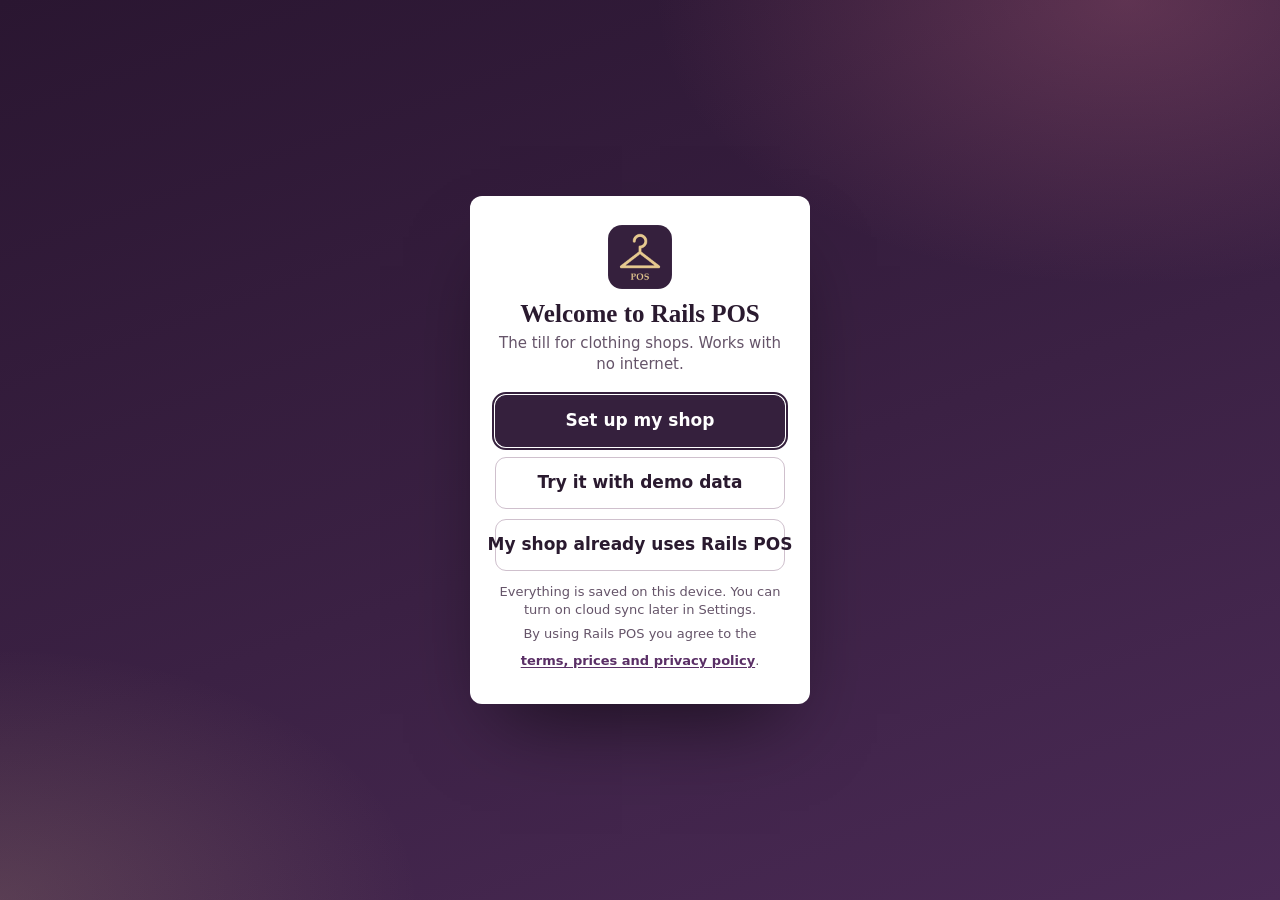
==== commit d26ea9f3: "v43: boutique look — Atelier (light) and Evening (dark), photo-first tiles, new icon Co-Authored-By:" ====
--- a/index.html
+++ b/index.html
@@ -5,13 +5,15 @@
   <meta name="viewport" content="width=device-width, initial-scale=1, viewport-fit=cover">
   <title>Rails POS</title>
   <meta name="description" content="Offline-first point of sale for small clothing stores.">
-  <meta name="theme-color" content="#05060c">
+  <meta name="theme-color" content="#35203d">
   <link rel="manifest" href="manifest.json">
   <link rel="icon" href="icon-192.png" type="image/png">
   <link rel="apple-touch-icon" href="icon-192.png">
   <meta name="apple-mobile-web-app-capable" content="yes">
   <meta name="mobile-web-app-capable" content="yes">
   <meta name="apple-mobile-web-app-title" content="Rails POS">
+  <!-- The shop's look (light or dark) before the first paint; app.js applyTheme() keeps it up to date -->
+  <script>try { if (!/[?&]test/.test(location.search)) document.documentElement.dataset.theme = localStorage.getItem("rails-pos-theme") || "light"; } catch (e) {}</script>
   <link rel="stylesheet" href="app.css">
 </head>
 <body class="on-sell">
@@ -38,6 +40,8 @@
     <symbol id="i-pay-card" viewBox="0 0 24 24"><rect x="2.5" y="5" width="19" height="14" rx="2"/><path d="M2.5 9.5h19M6 15h4"/></symbol>
     <symbol id="i-pay-eft" viewBox="0 0 24 24"><path d="M3 9.5 12 4l9 5.5M4.5 10v7M9.5 10v7M14.5 10v7M19.5 10v7M3 20h18"/></symbol>
     <symbol id="i-lock" viewBox="0 0 24 24"><rect x="5" y="11" width="14" height="10" rx="2"/><path d="M8 11V7a4 4 0 0 1 8 0v4"/></symbol>
+    <symbol id="i-back" viewBox="0 0 24 24"><path d="M15 18l-6-6 6-6"/></symbol>
+    <symbol id="i-profit" viewBox="0 0 24 24"><path d="M3 17l6-6 4 4 8-8"/><path d="M15 7h6v6"/></symbol>
   </svg>
 
   <!-- ===== Header ===== -->
@@ -48,6 +52,7 @@
       <span id="storeNameLabel" class="brand-shop"></span>
     </div>
     <div class="header-right">
+      <button id="devPill" class="dev-pill" type="button" hidden title="Devices with Rails POS open right now (tap to see them)"></button>
       <span id="netStatus" class="net" role="status">Online</span>
       <button id="lockBtn" class="btn ghost sm lock-btn" data-action="lock" hidden><svg class="ico" aria-hidden="true"><use href="#i-lock"/></svg><span id="userLabel"></span></button>
     </div>
@@ -155,6 +160,7 @@
       <div class="report-bar" data-need="reports">
         <div id="rangeSeg" class="seg range" role="group" aria-label="Report period"></div>
         <button class="btn" data-action="print-menu"><svg class="ico-sm" aria-hidden="true"><use href="#i-print"/></svg>Print A4</button>
+        <button class="btn pc-btn" data-action="profit-open" title="Profit per product, slow stock, run-out dates and more (paid add-on, 14-day free trial)"><svg class="ico-sm" aria-hidden="true"><use href="#i-profit"/></svg>Profit checker<span id="pcBadge"></span></button>
       </div>
       <div id="customRange" class="custom-range" hidden>
         <label class="field"><span>From</span><input id="rFrom" class="input" type="date"></label>
--- a/app.css
+++ b/app.css
@@ -4,89 +4,86 @@
    Colours are tokens on :root so the two looks only swap values.
    ========================================================================= */
 
-/* NEON (default): near-black background with glowing neon yellow, green,
-   cyan and pink. --accent is neon yellow (buttons, active tab, highlights),
-   --accent-text is the same colour where it is used as text.
-   Cash / Card / EFT each have their own neon colour (--pay-*). */
+/* ATELIER (default): pearl background, plum buttons and header, champagne
+   highlights. The same colours as the Rails POS website.
+   --accent is plum (buttons, chosen options); --accent-text is the same colour
+   where it is used as text. --mark is the champagne on the plum header and
+   --mark-line the gold that marks the open screen. --line outlines buttons and
+   tiles. --cat-keep / --tint tune the category colours for light and dark. */
 :root {
-  --bg: #07080f;
-  --surface: #10121f;
-  --surface-2: #191c2f;
-  --text: #f3f5ff;
-  --muted: #a6acc8;
-  --border: #2b3052;
-  --brand: #05060c;
+  --bg: #f8f5f7;
+  --surface: #ffffff;
+  --surface-2: #f2ecf1;
+  --text: #2a1a2f;
+  --muted: #655469;
+  --border: #e2d7e1;
+  --line: #cfc0cd;
+  --brand: #35203d;
   --brand-ink: #ffffff;
-  --brand-muted: #a6acc8;
-  --accent: #f5dc3c;
-  --accent-hover: #fbe77a;
-  --accent-ink: #141200;
-  --accent-text: #f5dc3c;
-  --accent-soft: #29270f;
-  --neon: #45d3e8;        /* cyan: outlines of buttons and tiles */
-  --neon-pink: #e45ad6;
-  --danger: #f0627a;
-  --danger-soft: #3a0f1d;
-  --warn: #e58ad9;
-  --warn-soft: #33102f;
-  --ok: #4fe08e;
-  --ok-soft: #0b2a18;
-  --money: #4fe08e;       /* rand amounts in reports */
-  --money-bar: #2cc777;   /* chart bars */
-  --pay-cash: #4fe08e;
-  --pay-card: #45d3e8;
-  --pay-eft: #e45ad6;
-  --pay-ink: #05060c;     /* text on a lit-up payment button */
-  --pay-eft-ink: #05060c;
-  --g1: 42%;              /* inner glow strength */
-  --g2: 18%;              /* outer glow strength */
-  --shadow-sm: 0 1px 2px rgba(0,0,0,.5);
-  --shadow: 0 1px 3px rgba(0,0,0,.5), 0 10px 28px rgba(0,0,0,.55);
-  --radius: 14px;
+  --brand-muted: #cdbfd0;
+  --accent: #35203d;
+  --accent-hover: #4d2d58;
+  --accent-ink: #ffffff;
+  --accent-text: #5a2f66;
+  --accent-soft: #f5eedf;
+  --mark: #e6c98f;
+  --mark-ink: #2a1a2f;    /* text on champagne */
+  --mark-line: #b8904f;
+  --danger: #ad2c48;
+  --danger-ink: #ffffff;
+  --danger-soft: #fae7eb;
+  --warn: #85540f;
+  --warn-soft: #f8ecd6;
+  --ok: #22694a;
+  --ok-soft: #e3f1ea;
+  --money: #22694a;       /* rand amounts in reports */
+  --money-bar: #5a2f66;   /* chart bars */
+  --cat-keep: 100%;
+  --tint: 13%;
+  --shadow-sm: none;
+  --shadow: 0 1px 2px rgba(42,26,47,.06), 0 18px 40px -24px rgba(42,26,47,.38);
+  --radius: 12px;
+  /* Headings and totals. Fonts devices already have; nothing is downloaded. */
+  --serif: "Iowan Old Style", "Palatino Linotype", Palatino, "Book Antiqua", "Noto Serif", Georgia, serif;
   --header-h: 52px;
   --nav-h: 62px;
   --cartbar-h: 58px;
   --safe-b: env(safe-area-inset-bottom, 0px);
+  color-scheme: light;
+}
+
+/* EVENING (Settings, Appearance, Dark): aubergine with champagne buttons. */
+:root[data-theme="dark"] {
+  --bg: #171019;
+  --surface: #211724;
+  --surface-2: #2d2031;
+  --text: #f7f0f4;
+  --muted: #bcaabd;
+  --border: #423147;
+  --line: #5a4760;
+  --brand: #120c14;
+  --brand-ink: #f7f0f4;
+  --brand-muted: #bcaabd;
+  --accent: #e6c98f;
+  --accent-hover: #f0d8a6;
+  --accent-ink: #2a1a2f;
+  --accent-text: #e6c98f;
+  --accent-soft: #33281f;
+  --mark: #e6c98f;
+  --mark-line: #e6c98f;
+  --danger: #f08a9c;
+  --danger-ink: #2a0d16;
+  --danger-soft: #42182a;
+  --warn: #e6b877;
+  --warn-soft: #3c2a18;
+  --ok: #8fd0ae;
+  --ok-soft: #1b3329;
+  --money: #8fd0ae;
+  --money-bar: #c9a868;
+  --cat-keep: 62%;
+  --tint: 30%;
+  --shadow: 0 1px 3px rgba(0,0,0,.5), 0 16px 36px rgba(0,0,0,.45);
   color-scheme: dark;
-}
-
-/* LIGHT (Settings → Appearance → Light): for bright sunlight. Same neon
-   colours, darker where they are used as text so they stay readable. */
-:root[data-theme="light"] {
-  --bg: #f3f4fa;
-  --surface: #ffffff;
-  --surface-2: #e9ebf5;
-  --text: #0d0f1c;
-  --muted: #555b78;
-  --border: #d3d7ea;
-  --brand: #0b0d18;
-  --brand-ink: #ffffff;
-  --brand-muted: #a6acc8;
-  --accent: #ffd60a;
-  --accent-hover: #ffe14d;
-  --accent-ink: #161300;
-  --accent-text: #7a5f00;
-  --accent-soft: #fff6c2;
-  --neon: #00b8d9;
-  --neon-pink: #e000c4;
-  --danger: #c8102e;
-  --danger-soft: #fde6ea;
-  --warn: #a3008f;
-  --warn-soft: #fbe3f7;
-  --ok: #0a7d3e;
-  --ok-soft: #d9f7e5;
-  --money: #0a7d3e;
-  --money-bar: #12c060;
-  --pay-cash: #00c565;
-  --pay-card: #00b8d9;
-  --pay-eft: #c400ab;
-  --pay-ink: #05060c;
-  --pay-eft-ink: #ffffff;
-  --g1: 30%;
-  --g2: 10%;
-  --shadow-sm: 0 1px 2px rgba(13,15,28,.07);
-  --shadow: 0 1px 3px rgba(13,15,28,.08), 0 10px 28px rgba(13,15,28,.10);
-  color-scheme: light;
 }
 
 * { box-sizing: border-box; }
@@ -145,7 +142,7 @@
 .banner.licence-warn { background: var(--warn-soft); border-color: var(--warn) !important; }
 .banner a.btn { text-decoration: none; }
 .licence-card.stopped { border-color: var(--danger); }
-.cloud-card.on { border-color: color-mix(in srgb, var(--ok) 55%, var(--border)); box-shadow: 0 0 14px color-mix(in srgb, var(--ok) var(--g2), transparent); }
+.cloud-card.on { border-color: color-mix(in srgb, var(--ok) 55%, var(--border)); }
 
 /* ----- Navigation (bottom bar on phones) ----- */
 .app-nav {
@@ -165,7 +162,7 @@
 .app-nav .ico { width: 22px; height: 22px; fill: none; stroke: currentColor; stroke-width: 1.8; stroke-linecap: round; stroke-linejoin: round; }
 .app-nav button { position: relative; transition: color .15s; }
 .app-nav button.active { color: var(--accent-text); }
-/* Small glowing bar marks the open screen */
+/* Small gold bar marks the open screen */
 .app-nav button.active::after {
   content: ""; position: absolute; top: 0; left: 30%; right: 30%; height: 3px;
   border-radius: 0 0 3px 3px; background: var(--accent);
@@ -208,7 +205,7 @@
 .btn.primary:hover { background: var(--accent-hover); border-color: var(--accent-hover); }
 .btn.ghost, .btn.danger { box-shadow: none; }
 .btn.danger { color: var(--danger); border-color: var(--danger); background: transparent; }
-.btn.danger.solid { background: var(--danger); color: #fff; }
+.btn.danger.solid { background: var(--danger); color: var(--danger-ink); }
 .btn.ghost { border-color: transparent; background: transparent; }
 .btn.sm { min-height: 34px; padding: 5px 10px; font-size: 13px; }
 .btn.lg { min-height: 52px; font-size: 17px; }
@@ -278,10 +275,10 @@
 .lb-kpis .value { font-size: 20px; }
 .cust-row {
   width: 100%; display: flex; justify-content: space-between; align-items: center; gap: 10px; text-align: left;
-  background: var(--surface); border: 1px solid color-mix(in srgb, var(--neon) 22%, var(--border)); border-radius: var(--radius);
+  background: var(--surface); border: 1px solid var(--border); border-radius: var(--radius);
   padding: 12px 14px; margin-bottom: 8px; box-shadow: var(--shadow-sm);
 }
-.cust-row:hover { border-color: var(--neon); }
+.cust-row:hover { border-color: var(--mark-line); }
 .cust-row.overdue { border-left: 4px solid var(--danger); }
 .cust-main, .cust-side { display: flex; flex-direction: column; gap: 2px; min-width: 0; }
 .cust-side { align-items: flex-end; text-align: right; flex: none; }
@@ -409,7 +406,7 @@
 .cart-foot { border-top: 1px solid var(--border); padding: 10px 16px 12px; display: flex; flex-direction: column; gap: 8px; }
 .cash-row { display: flex; flex-direction: column; gap: 6px; }
 .quick-cash { display: flex; gap: 6px; }
-.quick-cash button { flex: 1; }
+.quick-cash button { border-color: var(--line); box-shadow: none; }
 .totals { display: grid; grid-template-columns: 1fr auto; gap: 2px 10px; font-size: 14px; }
 .totals .grand { font-size: 22px; font-weight: 800; letter-spacing: -.01em; }
 .totals .change { color: var(--ok); font-weight: 700; }
@@ -458,7 +455,7 @@
 
 /* Reports */
 .kpis { display: grid; grid-template-columns: 1fr 1fr; gap: 10px; }
-.kpi { background: var(--surface); border: 1px solid var(--border); border-radius: var(--radius); padding: 14px; box-shadow: var(--shadow-sm); border-top: 3px solid var(--accent); }
+.kpi { background: var(--surface); border: 1px solid var(--border); border-radius: var(--radius); padding: 14px; box-shadow: var(--shadow-sm); }
 .kpi .label { font-size: 12px; color: var(--muted); font-weight: 600; }
 .kpi .value { font-size: 22px; font-weight: 800; margin-top: 2px; }
 .kpi .sub { font-size: 12px; color: var(--muted); }
@@ -468,7 +465,7 @@
 #view-reports .money.neg, #view-reports .money .neg { color: var(--danger); }
 #view-reports .money .muted { color: var(--muted); font-weight: 500; }
 #view-reports .kpi .value.money { font-size: 24px; }
-#view-reports .kpi.hero { background: linear-gradient(160deg, color-mix(in srgb, var(--money) 9%, var(--surface)), var(--surface) 70%); border-top-color: var(--money); }
+#view-reports .kpi.hero { background: linear-gradient(160deg, color-mix(in srgb, var(--money) 9%, var(--surface)), var(--surface) 70%); }
 #view-reports .sale-row:not(.returned) .t { color: var(--money); }
 .trend { margin-top: 6px; font-size: 12px; font-weight: 700; color: var(--muted); }
 .trend.up { color: var(--money); }
@@ -482,7 +479,7 @@
 .pay-amt { display: inline-flex; gap: 8px; align-items: baseline; justify-content: flex-end; }
 .pay-pct { min-width: 34px; text-align: right; font-size: 12px; }
 #view-reports .bar-fill { background: var(--money-bar); }
-#view-reports .kpi { border-top-color: var(--money); }
+
 .rank {
   display: inline-grid; place-items: center; width: 22px; height: 22px; margin-right: 8px; border-radius: 99px;
   background: var(--surface-2); font-size: 12px; font-weight: 700; color: var(--muted);
@@ -550,7 +547,7 @@
   font-weight: 600; font-size: 14px; transition: all .2s; max-width: calc(100vw - 32px); text-align: center;
 }
 .toast.show { opacity: 1; transform: translateX(-50%); }
-.toast.error { background: var(--danger); color: #fff; }
+.toast.error { background: var(--danger); color: var(--danger-ink); }
 
 .print-area { display: none; }
 
@@ -637,123 +634,101 @@
 .lock-btn .ico { width: 18px; height: 18px; fill: none; stroke: currentColor; stroke-width: 1.8; stroke-linecap: round; stroke-linejoin: round; }
 
 /* =====================================================================
-   NEON EFFECTS
-   Glows are coloured box-shadows / text-shadows. --g1 / --g2 set how
-   strong they are (weaker in the Light look).
+   ATELIER LOOK
+   Serif headings, hairline outlines, one main colour, no glow.
+   Both looks (light and dark) come from the tokens at the top.
    ===================================================================== */
-.app-header {
-  border-bottom: 2px solid transparent;
-  border-image: linear-gradient(90deg, var(--neon), var(--neon-pink), var(--accent)) 1;
-  box-shadow: 0 6px 24px color-mix(in srgb, var(--neon) var(--g2), transparent);
-}
-.brand span { text-shadow: 0 0 12px color-mix(in srgb, var(--neon) var(--g1), transparent); }
-.app-nav { border-top-color: color-mix(in srgb, var(--neon) 35%, var(--border)); }
-.app-nav button.active { text-shadow: 0 0 10px color-mix(in srgb, var(--accent) var(--g1), transparent); }
-.app-nav button.active .ico { filter: drop-shadow(0 0 5px color-mix(in srgb, var(--accent) var(--g1), transparent)); }
-.app-nav button.active::after { box-shadow: 0 0 8px var(--accent), 0 0 18px color-mix(in srgb, var(--accent) var(--g2), transparent); }
+h1, h2, h3, .sold-title, .cart-welcome .cw-title { font-family: var(--serif); font-weight: 600; }
+.cart-head h2 { font-size: 22px; }
+.modal-head h2 { font-size: 20px; }
+.prod-head h3 { font-size: 17px; }
+.app-header { border-bottom: 1px solid color-mix(in srgb, var(--mark) 22%, transparent); box-shadow: none; }
+.brand img { box-shadow: 0 0 0 1px color-mix(in srgb, var(--mark) 45%, transparent); }
+.brand .brand-name { font-family: var(--serif); font-size: 19px; font-weight: 600; letter-spacing: 0; }
+.brand .brand-name b { color: var(--mark); font-weight: 600; }
+.app-nav button.active::after { background: var(--mark-line); }
 
 /* Buttons */
-.btn.primary {
-  box-shadow: 0 0 0 1px var(--accent), 0 0 14px color-mix(in srgb, var(--accent) var(--g1), transparent),
-    0 0 32px color-mix(in srgb, var(--accent) var(--g2), transparent);
-}
-.btn.primary:hover { box-shadow: 0 0 0 1px var(--accent-hover), 0 0 20px color-mix(in srgb, var(--accent) var(--g1), transparent), 0 0 44px color-mix(in srgb, var(--accent) var(--g2), transparent); }
-.btn.primary:disabled { box-shadow: none; }
-.btn.danger { box-shadow: 0 0 10px color-mix(in srgb, var(--danger) var(--g2), transparent); }
-.btn:not(.primary):not(.danger):not(.ghost) { border-color: color-mix(in srgb, var(--neon) 40%, var(--border)); }
-.btn:not(.primary):not(.danger):not(.ghost):hover { border-color: var(--neon); box-shadow: 0 0 12px color-mix(in srgb, var(--neon) var(--g2), transparent); }
-#chargeBtn:not(:disabled) { animation: neon-pulse 2.6s ease-in-out infinite; }
-@keyframes neon-pulse {
-  50% { box-shadow: 0 0 0 1px var(--accent), 0 0 20px color-mix(in srgb, var(--accent) var(--g1), transparent), 0 0 36px color-mix(in srgb, var(--accent) var(--g2), transparent); }
-}
+.btn.primary { box-shadow: none; }
+.btn:not(.primary):not(.danger):not(.ghost) { border-color: var(--line); }
+.btn:not(.primary):not(.danger):not(.ghost):hover { border-color: var(--accent-text); }
 
 /* Inputs */
-.input, input[type="search"], select, textarea { border-color: color-mix(in srgb, var(--neon) 30%, var(--border)); }
+.input, input[type="search"], select, textarea { border-color: var(--line); }
 .input:focus, input[type="search"]:focus, select:focus, textarea:focus {
-  border-color: var(--accent);
-  box-shadow: 0 0 0 1px var(--accent), 0 0 16px color-mix(in srgb, var(--accent) var(--g1), transparent);
-}
-#sellSearch { border-width: 1.5px; border-color: var(--neon); box-shadow: 0 0 14px color-mix(in srgb, var(--neon) var(--g2), transparent); }
-#sellSearch:focus { border-color: var(--accent); box-shadow: 0 0 0 1px var(--accent), 0 0 18px color-mix(in srgb, var(--accent) var(--g1), transparent); }
-
-/* Segmented buttons (discount R/%, report periods…): each option outlined in neon */
+  border-color: var(--accent-text); box-shadow: 0 0 0 3px color-mix(in srgb, var(--accent-text) 18%, transparent);
+}
+#sellSearch { border-radius: 99px; padding-left: 18px; }
+
+/* Segmented buttons (discount R/%, report periods…) */
 .seg { background: transparent; gap: 6px; padding: 0; }
-.seg button {
-  border: 1.5px solid color-mix(in srgb, var(--neon) 60%, transparent); color: var(--text);
-  box-shadow: 0 0 8px color-mix(in srgb, var(--neon) var(--g2), transparent);
-}
-.seg button.on {
-  background: var(--accent); color: var(--accent-ink); border-color: var(--accent);
-  box-shadow: 0 0 0 1px var(--accent), 0 0 14px color-mix(in srgb, var(--accent) var(--g1), transparent);
-}
-
-/* Cash / Card / EFT: bigger, each in its own neon colour, the chosen one lit up */
+.seg button { border: 1px solid var(--line); color: var(--text); background: var(--surface); }
+.seg button.on { background: var(--accent); color: var(--accent-ink); border-color: var(--accent); box-shadow: none; }
+
+/* Cash / Card / EFT: one style for all three, the chosen one filled */
 .seg.pay { gap: 8px; }
-.seg.pay button { min-height: 50px; font-size: 16px; font-weight: 800; letter-spacing: .02em; border-width: 2px; }
-.seg.pay button[data-pay="cash"] { --c: var(--pay-cash); --ci: var(--pay-ink); }
-.seg.pay button[data-pay="card"] { --c: var(--pay-card); --ci: var(--pay-ink); }
-.seg.pay button[data-pay="eft"]  { --c: var(--pay-eft);  --ci: var(--pay-eft-ink); }
-.seg.pay button { border-color: color-mix(in srgb, var(--c) 85%, transparent); box-shadow: 0 0 8px color-mix(in srgb, var(--c) var(--g2), transparent); }
-.seg.pay button.on {
-  background: var(--c); color: var(--ci); border-color: var(--c);
-  box-shadow: 0 0 0 1px var(--c), 0 0 18px color-mix(in srgb, var(--c) var(--g1), transparent), 0 0 40px color-mix(in srgb, var(--c) var(--g2), transparent);
-}
-.quick-cash button { border-color: var(--pay-cash) !important; box-shadow: 0 0 8px color-mix(in srgb, var(--pay-cash) var(--g2), transparent); }
-
-/* Category chips */
-.chip { border-color: color-mix(in srgb, var(--neon) 55%, var(--border)); box-shadow: 0 0 8px color-mix(in srgb, var(--neon) var(--g2), transparent); }
-.chip.on { box-shadow: 0 0 0 1px var(--accent), 0 0 14px color-mix(in srgb, var(--accent) var(--g1), transparent); }
-
-/* Product tiles */
-.product-card { border-color: color-mix(in srgb, var(--neon) 28%, var(--border)); }
-.product-card::before { box-shadow: 0 0 10px var(--cat, var(--accent)), 0 0 18px color-mix(in srgb, var(--cat, var(--accent)) var(--g2), transparent); opacity: 1; }
-.product-card:hover {
-  border-color: var(--neon); transform: translateY(-1px);
-  box-shadow: 0 0 0 1px var(--neon), 0 0 18px color-mix(in srgb, var(--neon) var(--g2), transparent);
-}
-.product-card .price { color: var(--money); }
-
-/* Size / colour picker options */
-.opt { border-color: color-mix(in srgb, var(--neon) 50%, var(--border)); }
-.opt.on {
-  background: var(--accent); color: var(--accent-ink); border-color: var(--accent);
-  box-shadow: 0 0 0 1px var(--accent), 0 0 14px color-mix(in srgb, var(--accent) var(--g1), transparent);
-}
+.seg.pay button { min-height: 50px; font-size: 16px; font-weight: 650; }
+
+/* Category chips, size and colour options */
+.chip, .opt { border-color: var(--line); }
+.opt.on { background: var(--accent); color: var(--accent-ink); border-color: var(--accent); box-shadow: none; }
+
+/* Category colours are soft fabric shades; the dark look lightens them a little */
+[style*="--cat"] { --cat-ui: color-mix(in srgb, var(--cat) var(--cat-keep), #fff); }
+
+/* Product tiles: the garment (photo or icon) on top, name and price below */
+.product-grid { gap: 14px; }
+.product-card { padding: 0 13px 13px; min-height: 200px; gap: 3px; }
+.product-card::before { display: none; }
+.product-card:hover { border-color: var(--mark-line); box-shadow: var(--shadow); transform: none; }
+.product-card .cat-icon, .product-card .thumb {
+  position: static; flex: none; width: auto; height: 118px; margin: 0 -13px 9px; border-radius: 0;
+}
+.product-card .thumb { display: block; width: calc(100% + 26px); max-width: none; object-position: 50% 30%; }
+.product-card .cat-icon { color: var(--cat-ui); background: color-mix(in srgb, var(--cat) var(--tint), var(--surface)); }
+.product-card .cat-icon svg { width: 46px; height: 46px; stroke-width: 1.15; }
+.product-card .name, .product-card .cat,
+.product-card.has-photo .name, .product-card.has-photo .cat { padding-right: 0; }
+.product-card .name { font-family: var(--serif); font-weight: 600; font-size: 16.5px; line-height: 1.2; overflow-wrap: break-word; }
+.product-card .bottom { padding-top: 6px; }
+.product-card .price { color: var(--text); font-weight: 700; font-size: 16px; }
+.product-card .badge.stock { background: transparent; color: var(--muted); padding: 0; font-weight: 550; font-size: 12px; }
+.product-card.out .thumb { filter: grayscale(1); }
 
 /* Cart */
-.cart-panel { border-top: 1.5px solid var(--neon); box-shadow: 0 -6px 30px color-mix(in srgb, var(--neon) var(--g2), transparent); }
-.stepper { border-color: color-mix(in srgb, var(--neon) 55%, var(--border)); }
-.totals .grand { color: var(--money); text-shadow: 0 0 12px color-mix(in srgb, var(--money) var(--g2), transparent); }
-.cart-bar { border: 1.5px solid var(--accent); box-shadow: 0 0 18px color-mix(in srgb, var(--accent) var(--g2), transparent), var(--shadow); }
-.cart-bar strong { color: var(--money); }
-.cart-bar-go { box-shadow: 0 0 12px color-mix(in srgb, var(--accent) var(--g1), transparent); }
+.cart-panel { border-top: 1px solid var(--line); }
+.stepper { border-color: var(--line); }
+.stepper span { line-height: 40px; }
+.totals .grand { font-family: var(--serif); font-weight: 600; font-size: 25px; font-variant-numeric: lining-nums tabular-nums; }
+.cart-bar { box-shadow: 0 14px 30px -16px rgba(42,26,47,.6); }
+.cart-bar strong { color: var(--mark); font-variant-numeric: lining-nums tabular-nums; }
+.cart-bar-go { background: var(--mark); color: var(--mark-ink); }
+:root[data-theme="dark"] .cart-bar { border: 1px solid var(--line); background: var(--surface-2); }
 
 /* Cards, banners, dialogs */
-.card, .kpi, .sale-row { border-color: color-mix(in srgb, var(--neon) 22%, var(--border)); }
-.banner { border: 1px solid color-mix(in srgb, var(--warn) 45%, transparent); }
-.banner.info { border-color: color-mix(in srgb, var(--accent) 50%, transparent); }
-.modal { border: 1px solid color-mix(in srgb, var(--neon) 45%, var(--border)); box-shadow: var(--shadow), 0 0 34px color-mix(in srgb, var(--neon) var(--g2), transparent); }
-.list-table tr:first-child .rank { box-shadow: 0 0 10px color-mix(in srgb, var(--accent) var(--g1), transparent); }
-
-/* Reports: glowing green money */
-#view-reports .money { text-shadow: 0 0 10px color-mix(in srgb, var(--money) var(--g2), transparent); }
-#view-reports .kpi { box-shadow: 0 -4px 16px -6px color-mix(in srgb, var(--money) var(--g1), transparent); }
-#view-reports .bar-fill, .chart-bar.best { box-shadow: 0 0 10px color-mix(in srgb, var(--money-bar) var(--g1), transparent); }
-
-/* Sign-in */
+.banner { border: 1px solid color-mix(in srgb, var(--warn) 35%, transparent); }
+.banner.info { border-color: color-mix(in srgb, var(--mark-line) 45%, transparent); }
+.modal { border: 1px solid var(--border); }
+.section-title { font-family: var(--serif); font-size: 17px; font-weight: 600; text-transform: none; letter-spacing: 0; color: var(--text); }
+
+/* Figures */
+.kpi .value { font-family: var(--serif); font-weight: 600; font-variant-numeric: lining-nums tabular-nums; }
+
+/* Sign-in and setup */
 .signin {
   background:
-    radial-gradient(700px 420px at 90% -5%, color-mix(in srgb, var(--neon-pink) 30%, transparent), transparent 60%),
-    radial-gradient(700px 420px at 0% 105%, color-mix(in srgb, var(--neon) 26%, transparent), transparent 60%),
-    var(--brand);
-}
-.signin-box { border-color: var(--neon); box-shadow: 0 0 0 1px var(--neon), 0 0 30px color-mix(in srgb, var(--neon) var(--g1), transparent), 0 0 70px color-mix(in srgb, var(--neon-pink) var(--g2), transparent); }
-.signin-box h1 { text-shadow: 0 0 14px color-mix(in srgb, var(--accent) var(--g1), transparent); }
-
-/* Light look: no text glow (it blurs dark text) */
-:root[data-theme="light"] .app-nav button.active,
-:root[data-theme="light"] #view-reports .money,
-:root[data-theme="light"] .totals .grand { text-shadow: none; }
+    radial-gradient(760px 460px at 88% 0%, rgba(196,106,133,.30), transparent 62%),
+    radial-gradient(700px 420px at 0% 100%, rgba(230,201,143,.16), transparent 60%),
+    linear-gradient(160deg, #2a1631, #3b2144 55%, #4a2a55);
+}
+:root[data-theme="dark"] .signin {
+  background:
+    radial-gradient(760px 460px at 88% 0%, rgba(196,106,133,.18), transparent 62%),
+    linear-gradient(160deg, #120c14, #211724);
+}
+.signin-box { border-color: transparent; box-shadow: 0 40px 80px -30px rgba(0,0,0,.6); }
+:root[data-theme="dark"] .signin-box { border-color: var(--border); }
+.signin-box h1 { font-size: 25px; }
 
 @media (prefers-reduced-motion: reduce) {
   *, *::before, *::after { transition: none !important; animation: none !important; }
@@ -782,8 +757,8 @@
   .cart-panel {
     top: calc(var(--header-h) + 16px); right: 20px; bottom: 16px; left: auto;
     width: 360px; height: auto; transform: none; visibility: visible;
-    border-radius: var(--radius); border: 1.5px solid color-mix(in srgb, var(--neon) 70%, var(--border));
-    box-shadow: 0 0 22px color-mix(in srgb, var(--neon) var(--g2), transparent);
+    border-radius: var(--radius); border: 1px solid var(--border);
+    box-shadow: var(--shadow);
     z-index: 20; transition: none; padding-bottom: 0;
   }
   .cart-close { display: none; }
@@ -825,21 +800,21 @@
 }
 .print-a4 .a4-head {
   display: flex; justify-content: space-between; align-items: flex-end; gap: 16px;
-  padding-bottom: 8px; margin-bottom: 12px; border-bottom: 3px solid #1e2a44;
-}
-.print-a4 .a4-store { font-size: 15pt; font-weight: 800; color: #1e2a44; }
+  padding-bottom: 8px; margin-bottom: 12px; border-bottom: 3px solid #35203d;
+}
+.print-a4 .a4-store { font-size: 15pt; font-weight: 800; color: #35203d; }
 .print-a4 .a4-addr { font-size: 8.5pt; color: #555; margin-top: 2px; }
 .print-a4 .a4-title { text-align: right; }
-.print-a4 .a4-title h1 { font-size: 14pt; margin: 0; color: #c0442f; }
+.print-a4 .a4-title h1 { font-size: 14pt; margin: 0; color: #8c6529; }
 .print-a4 .a4-title div { font-size: 9pt; color: #333; }
-.print-a4 h2 { font-size: 10.5pt; margin: 12px 0 4px; color: #1e2a44; text-transform: uppercase; letter-spacing: .04em; }
+.print-a4 h2 { font-size: 10.5pt; margin: 12px 0 4px; color: #35203d; text-transform: uppercase; letter-spacing: .04em; }
 .print-a4 table { width: 100%; border-collapse: collapse; }
-.print-a4 th { text-align: left; font-size: 8.5pt; color: #555; font-weight: 700; border-bottom: 1.5px solid #1e2a44; padding: 3px 4px; }
+.print-a4 th { text-align: left; font-size: 8.5pt; color: #555; font-weight: 700; border-bottom: 1.5px solid #35203d; padding: 3px 4px; }
 .print-a4 td { padding: 3px 4px; border-bottom: 0.5px solid #d6d9e0; vertical-align: top; }
 .print-a4 .r { text-align: right; white-space: nowrap; }
 .print-a4 .m { color: #0b6b34; font-weight: 600; font-variant-numeric: tabular-nums; }
 .print-a4 .m.neg { color: #b42318; }
-.print-a4 tr.tot td { border-top: 1.5px solid #1e2a44; border-bottom: 0; font-weight: 800; }
+.print-a4 tr.tot td { border-top: 1.5px solid #35203d; border-bottom: 0; font-weight: 800; }
 .print-a4 tr.refund td { background: #fdf0ee; }
 .print-a4 tr.low td { background: #fdf5e4; }
 .print-a4 tr.first td { border-top: 1px solid #b9c0cc; }
@@ -896,19 +871,19 @@
 /* ----- Empty cart: logo, hint, today's sales, parked shortcut ----- */
 .cart-welcome { display: flex; flex-direction: column; align-items: center; text-align: center; gap: 6px; padding: 36px 12px 24px; color: var(--muted); }
 .cart-welcome img { border-radius: 16px; opacity: .9; margin-bottom: 6px;
-  box-shadow: 0 0 0 1px color-mix(in srgb, var(--neon) 35%, transparent), 0 0 26px color-mix(in srgb, var(--neon) 22%, transparent); }
-.cart-welcome .cw-title { font-size: 18px; font-weight: 800; color: var(--text); }
+  box-shadow: none; }
+.cart-welcome .cw-title { font-size: 19px; font-weight: 600; color: var(--text); }
 .cart-welcome .cw-hint { font-size: 13px; max-width: 240px; }
 .cart-welcome .cw-stat { margin-top: 10px; font-size: 13px; font-weight: 650; padding: 5px 12px; border-radius: 99px; background: var(--surface-2); color: var(--text); }
 .cart-welcome .cw-stat .money { color: var(--money); }
 .cart-welcome .cw-parked { margin-top: 6px; }
 
-/* ----- Cash / Card / EFT: one style for all three, the chosen one lit up ----- */
-.seg.pay button[data-pay] { --c: var(--neon); --ci: var(--pay-ink); }
+/* ----- Cash / Card / EFT: one style for all three, icons ----- */
+
 .seg.pay button { display: inline-flex; align-items: center; justify-content: center; gap: 7px; }
-.seg.pay button:not(.on) { color: var(--text); border-color: color-mix(in srgb, var(--neon) 40%, var(--border)); box-shadow: none; }
+.seg.pay button:not(.on) { color: var(--text); border-color: var(--line); box-shadow: none; }
 .seg.pay .pay-ico { width: 20px; height: 20px; flex: none; fill: none; stroke: currentColor; stroke-width: 1.8; stroke-linecap: round; stroke-linejoin: round; }
-.quick-cash button { border-color: color-mix(in srgb, var(--neon) 55%, var(--border)) !important; box-shadow: none; }
+.quick-cash button { border-color: var(--line); box-shadow: none; }
 
 /* ----- Charge: clearly switched off until there is something to charge ----- */
 #chargeBtn:disabled { opacity: 1; background: transparent; color: var(--muted); border: 1.5px dashed var(--border); box-shadow: none; font-weight: 600; }
@@ -932,11 +907,11 @@
 /* ----- Sale complete ----- */
 .sold-hero { text-align: center; padding: 6px 0 14px; display: flex; flex-direction: column; align-items: center; gap: 6px; }
 .sold-tick { width: 64px; height: 64px; border-radius: 50%; display: grid; place-items: center; background: var(--ok-soft); color: var(--ok);
-  box-shadow: 0 0 0 2px color-mix(in srgb, var(--ok) 60%, transparent), 0 0 26px color-mix(in srgb, var(--ok) 30%, transparent);
+  box-shadow: 0 0 0 2px color-mix(in srgb, var(--ok) 60%, transparent);
   animation: sold-pop .35s ease-out; }
 .sold-tick svg { width: 34px; height: 34px; fill: none; stroke: currentColor; stroke-width: 2.6; stroke-linecap: round; stroke-linejoin: round; }
 @keyframes sold-pop { from { transform: scale(.6); opacity: 0; } to { transform: none; opacity: 1; } }
-.sold-title { font-size: 22px; font-weight: 800; }
+.sold-title { font-size: 24px; font-weight: 600; }
 .sold-sub { color: var(--muted); font-size: 14px; }
 .sold-sub .money { color: var(--text); font-weight: 700; }
 .sold-change { margin-top: 10px; width: 100%; max-width: 340px; padding: 12px 16px; border-radius: 14px; background: var(--surface-2);
@@ -945,9 +920,99 @@
 .sold-change strong { font-size: 40px; line-height: 1.1; font-weight: 900; color: var(--money); }
 .sold-nochange { margin-top: 6px; font-weight: 650; color: var(--muted); }
 .sold-receipt { margin: 4px 0 6px; }
-.sold-receipt summary { cursor: pointer; text-align: center; font-weight: 650; color: var(--neon); padding: 6px; list-style: none; }
+.sold-receipt summary { cursor: pointer; text-align: center; font-weight: 650; color: var(--accent-text); padding: 6px; list-style: none; }
 .sold-receipt summary::-webkit-details-marker { display: none; }
 .sold-receipt summary::after { content: " ▾"; }
 .sold-receipt[open] summary::after { content: " ▴"; }
 .modal-foot .sold-new { min-width: 140px; }
 @media (prefers-reduced-motion: reduce) { .sold-tick { animation: none; } }
+
+/* ===== Reports: jump bar, chart notes, categories, stock health ===== */
+.r-jump { position: sticky; top: var(--header-h); z-index: 5; display: flex; gap: 6px; overflow-x: auto; scrollbar-width: none;
+  margin: 0 -4px 10px; padding: 8px 4px; background: var(--bg); }
+.r-jump::-webkit-scrollbar { display: none; }
+.r-jump .chip { flex: none; font-size: 12px; padding: 5px 11px; }
+#reportBody [id^="r-sec-"] { scroll-margin-top: calc(var(--header-h) + 56px); }
+.chart { position: relative; }
+.chart-avg { position: absolute; left: 0; right: 0; bottom: calc(22px + (100% - 28px) * var(--avg)); border-top: 1.5px dashed color-mix(in srgb, var(--text) 45%, transparent); pointer-events: none; }
+.chart-notes { display: flex; flex-wrap: wrap; gap: 4px 16px; margin-top: 8px; color: var(--muted); }
+.chart-notes strong { color: var(--text); }
+.chart-notes .dot { display: inline-block; width: 9px; height: 9px; border-radius: 3px; margin-right: 6px; vertical-align: 0; }
+.chart-notes .dot.best { background: var(--money-bar); }
+.chart-notes .dot.quiet { background: color-mix(in srgb, var(--money-bar) 55%, var(--surface-2)); }
+.chart-notes .dot.avg { height: 0; border-top: 2px dashed color-mix(in srgb, var(--text) 55%, transparent); border-radius: 0; vertical-align: 3px; }
+#view-reports .bar-fill.best { background: var(--mark-line); }
+.cat-dot { display: inline-block; width: 10px; height: 10px; border-radius: 3px; margin-right: 8px; background: var(--cat-ui, var(--accent)); vertical-align: 0; }
+.cat-rows { display: flex; flex-direction: column; gap: 12px; }
+.cat-row { display: flex; flex-direction: column; gap: 5px; }
+.cat-row-top { display: flex; justify-content: space-between; gap: 8px; font-size: 14px; }
+#view-reports .cat-row .bar-fill { background: var(--cat-ui); }
+
+#view-reports .kpi .value.money.warn { color: var(--warn); }
+.slow-why { color: var(--warn); font-weight: 600; }
+.good-news { color: var(--ok); font-weight: 650; padding: 6px 2px; }
+.size-mix { margin-bottom: 14px; }
+.size-mix-head { font-size: 14px; margin-bottom: 6px; }
+.size-stack { display: flex; height: 10px; border-radius: 99px; overflow: hidden; gap: 2px; margin-bottom: 7px; }
+.size-stack span { background: var(--cat-ui); }
+.size-chips { display: flex; flex-wrap: wrap; gap: 5px; }
+.size-chip { font-size: 12px; padding: 2px 8px; border-radius: 99px; background: var(--surface-2); color: var(--muted); }
+.size-chip b { color: var(--text); margin-right: 3px; }
+
+/* ----- Settings → Cloud sync: devices signed in ----- */
+.dev-box:empty { display: none; }
+.dev-box { margin: 4px 0 12px; padding: 10px 12px; border-radius: 12px; background: var(--surface-2); }
+.dev-head { font-size: 14px; display: flex; align-items: center; gap: 4px; flex-wrap: wrap; }
+.dev-list { list-style: none; margin: 8px 0 0; padding: 0; display: flex; flex-direction: column; gap: 6px; font-size: 13px; }
+.dev-list li { display: flex; align-items: center; gap: 8px; }
+.dev-list .grow { flex: 1; min-width: 0; }
+.dev-dot { width: 9px; height: 9px; border-radius: 50%; flex: none; background: var(--muted); opacity: .5; margin-right: 4px; }
+.dev-dot.on { background: var(--ok); opacity: 1; box-shadow: 0 0 6px color-mix(in srgb, var(--ok) 60%, transparent); }
+.dev-on { color: var(--ok); font-weight: 650; white-space: nowrap; }
+
+/* ----- Header: "Devices online 2" (tablets and computers only) ----- */
+.dev-pill { display: inline-flex; align-items: center; gap: 6px; font: inherit; font-size: 12px; font-weight: 600; padding: 4px 10px; border-radius: 99px;
+  border: 1px solid color-mix(in srgb, var(--ok) 45%, transparent); background: var(--ok-soft); color: var(--ok); cursor: pointer; white-space: nowrap; }
+.dev-pill b { font-weight: 800; }
+.dev-pill .dev-dot { margin-right: 0; width: 7px; height: 7px; }
+.dev-pill[hidden] { display: none; }
+@media (max-width: 700px) { .dev-pill { display: none; } }
+
+/* ===== Profit checker add-on (v39): button on Reports, pitch, full-screen view ===== */
+.pc-btn { position: relative; }
+.pc-btn .pc-tag { margin-left: 6px; padding: 1px 7px; border-radius: 999px; font-size: 11px; font-weight: 700;
+  background: var(--accent-soft); color: var(--accent-text); }
+.pc-btn .pc-lock { margin-left: 6px; margin-right: 0; opacity: .75; }
+.pc-pitch .pc-lead { font-size: 1.05rem; font-weight: 600; margin: 0 0 8px; }
+.pc-pitch .pc-points { margin: 0 0 12px; padding-left: 20px; line-height: 1.6; }
+.pc-pitch .pc-why { margin: 0; padding: 10px 12px; border-radius: 10px; background: var(--surface-2); }
+.profit-view { position: fixed; inset: 0; z-index: 33; display: flex; flex-direction: column; background: var(--bg); }
+.profit-view[hidden] { display: none; }
+.profit-bar { display: flex; align-items: center; gap: 10px; padding: 8px 12px; padding-top: calc(8px + env(safe-area-inset-top, 0px));
+  border-bottom: 1px solid var(--border); background: var(--surface); }
+.profit-bar h2 { margin: 0; font-size: 1rem; flex: 1; }
+.profit-bar .profit-state { font-size: 12px; color: var(--muted); }
+.profit-frame { flex: 1; width: 100%; border: 0; background: var(--bg); }
+@media print { .profit-view { display: none !important; } }
+.seg.ret-reason { flex-wrap: wrap; }
+.nowrap { white-space: nowrap; }
+/* v41: comfortable finger targets (at least 36 px) */
+#discountRow .seg.sm button { min-height: 36px; min-width: 42px; }
+#discountRow .input.sm { min-height: 36px; }
+a.link { display: inline-flex; align-items: center; min-height: 36px; }
+
+/* v42: selling paused → full-screen message on Sell (products and cart hidden; the menu still works) */
+.selling-paused #view-sell .sell-products > :not(#pausedScreen) { display: none !important; }
+.selling-paused.on-sell #cartPanel, .selling-paused.on-sell #cartBar { display: none !important; }
+.selling-paused.on-sell #banners .licence-stop { display: none; }
+.paused-screen { display: flex; justify-content: center; padding: 24px 0 40px; }
+.paused-card { max-width: 560px; width: 100%; text-align: center; background: var(--surface); border: 1px solid var(--danger);
+  border-radius: 18px; padding: 28px 22px; box-shadow: var(--shadow); }
+.paused-card .paused-ico { width: 44px; height: 44px; stroke: var(--danger); fill: none; stroke-width: 1.8; margin-bottom: 8px; }
+.paused-card h2 { margin: 0 0 10px; font-size: 1.35rem; }
+.paused-card p { margin: 0 0 16px; line-height: 1.55; }
+.paused-card p b { overflow-wrap: anywhere; }
+.paused-actions { display: flex; flex-wrap: wrap; gap: 10px; justify-content: center; margin-bottom: 16px; }
+.paused-actions .btn { min-height: 44px; }
+@media (min-width: 860px) { body.selling-paused.on-sell .app-main { padding-right: 0; } }
+.paused-actions a.btn, .banner a.btn { text-decoration: none; }
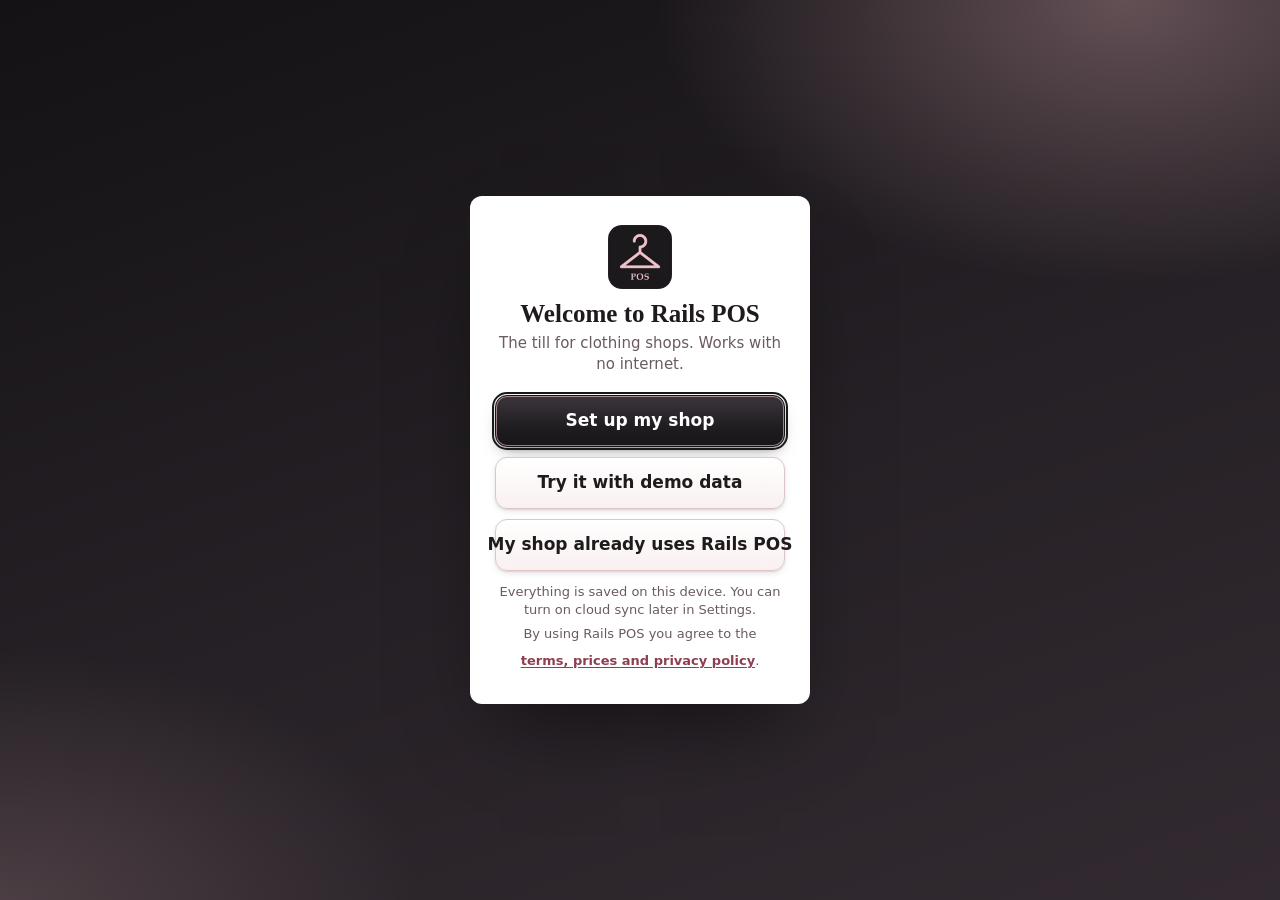
==== commit f6aa6737: "v47: new light look, Blush and black; new logo and icons Co-Authored-By: Claude Opus 5.5 <noreply@an" ====
--- a/index.html
+++ b/index.html
@@ -5,7 +5,7 @@
   <meta name="viewport" content="width=device-width, initial-scale=1, viewport-fit=cover">
   <title>Rails POS</title>
   <meta name="description" content="Offline-first point of sale for small clothing stores.">
-  <meta name="theme-color" content="#35203d">
+  <meta name="theme-color" content="#1b191c">
   <link rel="manifest" href="manifest.json">
   <link rel="icon" href="icon-192.png" type="image/png">
   <link rel="apple-touch-icon" href="icon-192.png">
--- a/app.css
+++ b/app.css
@@ -4,44 +4,52 @@
    Colours are tokens on :root so the two looks only swap values.
    ========================================================================= */
 
-/* ATELIER (default): pearl background, plum buttons and header, champagne
-   highlights. The same colours as the Rails POS website.
-   --accent is plum (buttons, chosen options); --accent-text is the same colour
-   where it is used as text. --mark is the champagne on the plum header and
-   --mark-line the gold that marks the open screen. --line outlines buttons and
-   tiles. --cat-keep / --tint tune the category colours for light and dark. */
+/* BLUSH AND BLACK (default, light): soft blush page, black header and buttons, rose edges.
+   --accent is black (buttons, chosen options); --accent-text is the deep rose used for text.
+   --mark is the rose on the black header and --mark-line the rose that marks the open
+   screen. --line outlines buttons and tiles. --panel is the shade behind a product's icon;
+   --cat-keep / --tint tune the category colours. */
 :root {
-  --bg: #f8f5f7;
+  --bg: #fcf6f6;
   --surface: #ffffff;
-  --surface-2: #f2ecf1;
-  --text: #2a1a2f;
-  --muted: #655469;
-  --border: #e2d7e1;
-  --line: #cfc0cd;
-  --brand: #35203d;
+  --surface-2: #f7ecec;
+  --text: #1f1a1c;
+  --muted: #6a5b5f;
+  --border: #eedede;
+  --line: #dcc6c7;
+  --brand: #1b191c;
   --brand-ink: #ffffff;
-  --brand-muted: #cdbfd0;
-  --accent: #35203d;
-  --accent-hover: #4d2d58;
+  --brand-muted: #cbbfc2;
+  --accent: #1b191c;
+  --accent-hover: #37323a;
   --accent-ink: #ffffff;
-  --accent-text: #5a2f66;
-  --accent-soft: #f5eedf;
-  --mark: #e6c98f;
-  --mark-ink: #2a1a2f;    /* text on champagne */
-  --mark-line: #b8904f;
-  --danger: #ad2c48;
+  --accent-text: #8f3f4f;
+  --accent-soft: #fbeaea;
+  --mark: #eec3c9;
+  --mark-ink: #34161d;    /* text on rose */
+  --mark-line: #cf8d98;
+  --danger: #b3261e;      /* a clear red, so it can't be mistaken for the rose */
   --danger-ink: #ffffff;
-  --danger-soft: #fae7eb;
+  --danger-soft: #fce8e6;
   --warn: #85540f;
-  --warn-soft: #f8ecd6;
+  --warn-soft: #f9ecd6;
   --ok: #22694a;
   --ok-soft: #e3f1ea;
   --money: #22694a;       /* rand amounts in reports */
-  --money-bar: #5a2f66;   /* chart bars */
+  --money-bar: #cf8d98;   /* chart bars */
   --cat-keep: 100%;
-  --tint: 13%;
+  --panel: #f9ecec;
+  --tint: 0%;
+  /* Buttons: the face (top to bottom), the main button, its rose piping, and shadows at rest / raised */
+  --face: linear-gradient(180deg, #ffffff, #faf0f0);
+  --face-main: linear-gradient(180deg, #3b363c, #201d21 62%, #171518);
+  --main-edge: #151316;
+  --piping: rgba(238,195,201,.6);
+  --lift: inset 0 1px 0 rgba(255,255,255,.9), 0 1px 2px rgba(40,24,28,.10), 0 3px 8px -3px rgba(40,24,28,.18);
+  --lift-main: 0 2px 4px rgba(27,20,22,.22), 0 8px 18px -8px rgba(27,20,22,.55);
+  --lift-hover: 0 2px 4px rgba(40,24,28,.14), 0 10px 20px -8px rgba(40,24,28,.36);
   --shadow-sm: none;
-  --shadow: 0 1px 2px rgba(42,26,47,.06), 0 18px 40px -24px rgba(42,26,47,.38);
+  --shadow: 0 1px 2px rgba(40,24,28,.06), 0 18px 40px -24px rgba(40,24,28,.38);
   --radius: 12px;
   /* Headings and totals. Fonts devices already have; nothing is downloaded. */
   --serif: "Iowan Old Style", "Palatino Linotype", Palatino, "Book Antiqua", "Noto Serif", Georgia, serif;
@@ -52,36 +60,46 @@
   color-scheme: light;
 }
 
-/* EVENING (Settings, Appearance, Dark): aubergine with champagne buttons. */
+/* BLACK AND ROSE (Settings, Appearance, Dark): near-black with soft rose buttons. Danger is a
+   clear red, so it can't be mistaken for the rose. */
 :root[data-theme="dark"] {
-  --bg: #171019;
-  --surface: #211724;
-  --surface-2: #2d2031;
-  --text: #f7f0f4;
-  --muted: #bcaabd;
-  --border: #423147;
-  --line: #5a4760;
-  --brand: #120c14;
-  --brand-ink: #f7f0f4;
-  --brand-muted: #bcaabd;
-  --accent: #e6c98f;
-  --accent-hover: #f0d8a6;
-  --accent-ink: #2a1a2f;
-  --accent-text: #e6c98f;
-  --accent-soft: #33281f;
-  --mark: #e6c98f;
-  --mark-line: #e6c98f;
-  --danger: #f08a9c;
-  --danger-ink: #2a0d16;
-  --danger-soft: #42182a;
+  --bg: #121113;
+  --surface: #1b191c;
+  --surface-2: #272428;
+  --text: #f8f3f4;
+  --muted: #b8aeb1;
+  --border: #332e31;
+  --line: #494246;
+  --brand: #0c0b0d;
+  --brand-ink: #f8f3f4;
+  --brand-muted: #b8aeb1;
+  --accent: #e9b8bf;
+  --accent-hover: #f3cfd4;
+  --accent-ink: #34161d;
+  --accent-text: #eec3c9;
+  --accent-soft: #33242a;
+  --mark: #eec3c9;
+  --mark-ink: #34161d;
+  --mark-line: #e9b8bf;
+  --danger: #ff7b72;
+  --danger-ink: #2b0706;
+  --danger-soft: #451917;
   --warn: #e6b877;
-  --warn-soft: #3c2a18;
+  --warn-soft: #3a2b17;
   --ok: #8fd0ae;
-  --ok-soft: #1b3329;
+  --ok-soft: #1a3328;
   --money: #8fd0ae;
-  --money-bar: #c9a868;
-  --cat-keep: 62%;
-  --tint: 30%;
+  --money-bar: #d99aa5;
+  --face: linear-gradient(180deg, #302c31, #232024);
+  --face-main: linear-gradient(180deg, #f6d5d9, #e6b1b9 62%, #dca2ab);
+  --main-edge: #cf929c;
+  --piping: rgba(255,255,255,.4);
+  --lift: inset 0 1px 0 rgba(255,255,255,.07), 0 1px 2px rgba(0,0,0,.4), 0 4px 10px -4px rgba(0,0,0,.55);
+  --lift-main: 0 2px 4px rgba(0,0,0,.4), 0 8px 18px -8px rgba(0,0,0,.7);
+  --lift-hover: inset 0 1px 0 rgba(255,255,255,.1), 0 3px 6px rgba(0,0,0,.45), 0 12px 22px -8px rgba(0,0,0,.7);
+  --cat-keep: 58%;
+  --panel: #262327;       /* one clean shade behind the garment icon; the icon keeps the colour */
+  --tint: 0%;
   --shadow: 0 1px 3px rgba(0,0,0,.5), 0 16px 36px rgba(0,0,0,.45);
   color-scheme: dark;
 }
@@ -339,7 +357,7 @@
 .setup-choices { display: flex; flex-direction: column; gap: 10px; margin-top: 16px; }
 .setup-box .btn.ghost { margin-top: 6px; }
 #setupErr { min-height: 1.4em; margin: 0 0 10px; }
-.chips { display: flex; gap: 8px; overflow-x: auto; padding-bottom: 10px; scrollbar-width: none; }
+.chips { display: flex; gap: 8px; overflow-x: auto; padding: 3px 8px 14px; margin: -3px -8px -4px; scrollbar-width: none; }
 .chips::-webkit-scrollbar { display: none; }
 .chip {
   flex: none; border: 1px solid var(--border); background: var(--surface);
@@ -406,7 +424,6 @@
 .cart-foot { border-top: 1px solid var(--border); padding: 10px 16px 12px; display: flex; flex-direction: column; gap: 8px; }
 .cash-row { display: flex; flex-direction: column; gap: 6px; }
 .quick-cash { display: flex; gap: 6px; }
-.quick-cash button { border-color: var(--line); box-shadow: none; }
 .totals { display: grid; grid-template-columns: 1fr auto; gap: 2px 10px; font-size: 14px; }
 .totals .grand { font-size: 22px; font-weight: 800; letter-spacing: -.01em; }
 .totals .change { color: var(--ok); font-weight: 700; }
@@ -634,7 +651,7 @@
 .lock-btn .ico { width: 18px; height: 18px; fill: none; stroke: currentColor; stroke-width: 1.8; stroke-linecap: round; stroke-linejoin: round; }
 
 /* =====================================================================
-   ATELIER LOOK
+   THE LOOK (v43, colours v46 and v47)
    Serif headings, hairline outlines, one main colour, no glow.
    Both looks (light and dark) come from the tokens at the top.
    ===================================================================== */
@@ -643,6 +660,7 @@
 .modal-head h2 { font-size: 20px; }
 .prod-head h3 { font-size: 17px; }
 .app-header { border-bottom: 1px solid color-mix(in srgb, var(--mark) 22%, transparent); box-shadow: none; }
+.app-header { gap: 10px; }
 .brand img { box-shadow: 0 0 0 1px color-mix(in srgb, var(--mark) 45%, transparent); }
 .brand .brand-name { font-family: var(--serif); font-size: 19px; font-weight: 600; letter-spacing: 0; }
 .brand .brand-name b { color: var(--mark); font-weight: 600; }
@@ -673,7 +691,7 @@
 .chip, .opt { border-color: var(--line); }
 .opt.on { background: var(--accent); color: var(--accent-ink); border-color: var(--accent); box-shadow: none; }
 
-/* Category colours are soft fabric shades; the dark look lightens them a little */
+/* Category colours are soft fabric shades; the dark look lightens them */
 [style*="--cat"] { --cat-ui: color-mix(in srgb, var(--cat) var(--cat-keep), #fff); }
 
 /* Product tiles: the garment (photo or icon) on top, name and price below */
@@ -685,7 +703,7 @@
   position: static; flex: none; width: auto; height: 118px; margin: 0 -13px 9px; border-radius: 0;
 }
 .product-card .thumb { display: block; width: calc(100% + 26px); max-width: none; object-position: 50% 30%; }
-.product-card .cat-icon { color: var(--cat-ui); background: color-mix(in srgb, var(--cat) var(--tint), var(--surface)); }
+.product-card .cat-icon { color: var(--cat-ui); background: color-mix(in srgb, var(--cat) var(--tint), var(--panel)); }
 .product-card .cat-icon svg { width: 46px; height: 46px; stroke-width: 1.15; }
 .product-card .name, .product-card .cat,
 .product-card.has-photo .name, .product-card.has-photo .cat { padding-right: 0; }
@@ -700,7 +718,7 @@
 .stepper { border-color: var(--line); }
 .stepper span { line-height: 40px; }
 .totals .grand { font-family: var(--serif); font-weight: 600; font-size: 25px; font-variant-numeric: lining-nums tabular-nums; }
-.cart-bar { box-shadow: 0 14px 30px -16px rgba(42,26,47,.6); }
+.cart-bar { box-shadow: 0 14px 30px -16px rgba(40,24,28,.6); }
 .cart-bar strong { color: var(--mark); font-variant-numeric: lining-nums tabular-nums; }
 .cart-bar-go { background: var(--mark); color: var(--mark-ink); }
 :root[data-theme="dark"] .cart-bar { border: 1px solid var(--line); background: var(--surface-2); }
@@ -717,20 +735,72 @@
 /* Sign-in and setup */
 .signin {
   background:
-    radial-gradient(760px 460px at 88% 0%, rgba(196,106,133,.30), transparent 62%),
-    radial-gradient(700px 420px at 0% 100%, rgba(230,201,143,.16), transparent 60%),
-    linear-gradient(160deg, #2a1631, #3b2144 55%, #4a2a55);
+    radial-gradient(760px 460px at 88% 0%, rgba(233,184,191,.34), transparent 62%),
+    radial-gradient(700px 420px at 0% 100%, rgba(233,184,191,.18), transparent 60%),
+    linear-gradient(160deg, #141215, #262126 55%, #322a30);
 }
 :root[data-theme="dark"] .signin {
   background:
     radial-gradient(760px 460px at 88% 0%, rgba(196,106,133,.18), transparent 62%),
-    linear-gradient(160deg, #120c14, #211724);
+    linear-gradient(160deg, #0c0b0d, #201b1f);
 }
 .signin-box { border-color: transparent; box-shadow: 0 40px 80px -30px rgba(0,0,0,.6); }
 :root[data-theme="dark"] .signin-box { border-color: var(--border); }
 .signin-box h1 { font-size: 25px; }
 
-@media (prefers-reduced-motion: reduce) {
+@media/* ----- Buttons (v44): a satin face, a soft shadow to lift them off the page, and
+   rose piping on the main ones. They rise on hover and sink when pressed. ----- */
+.btn, .seg button, .chip, .opt, .stepper button, .cart-bar-go { transition: transform .12s, box-shadow .15s, background-color .15s, border-color .15s, filter .15s; }
+.btn:not(.primary):not(.danger):not(.ghost), .seg button, .chip, .opt {
+  background: var(--face); border-color: var(--line); box-shadow: var(--lift); font-weight: 650;
+}
+.btn { border-radius: 12px; }
+.btn.primary, .seg button.on, .chip.on, .opt.on {
+  background: var(--face-main); color: var(--accent-ink); border-color: var(--main-edge);
+  box-shadow: inset 0 0 0 1px var(--piping), var(--lift-main);
+}
+.btn.danger:not(.solid) { background: var(--face); box-shadow: var(--lift); }
+.btn.danger.solid { box-shadow: inset 0 1px 0 rgba(255,255,255,.22), var(--lift-main); }
+/* Quiet buttons (Park, Clear, Remove, close): a light face, so they read as buttons */
+.btn.ghost { background: color-mix(in srgb, var(--accent-text) 8%, transparent); }
+.app-header .btn.ghost { background: rgba(255,255,255,.08); border-color: color-mix(in srgb, var(--mark) 38%, transparent); }
+
+@media (hover: hover) {
+  .btn:not(:disabled):hover, .seg button:not(:disabled):hover, .opt:not(:disabled):hover { transform: translateY(-1px); }
+  .btn:not(.primary):not(.danger):not(.ghost):not(:disabled):hover, .seg button:not(.on):hover, .chip:not(.on):hover, .opt:not(.on):not(:disabled):hover {
+    border-color: var(--mark-line); box-shadow: var(--lift-hover);
+  }
+  .btn.primary:not(:disabled):hover, .seg button.on:hover, .chip.on:hover, .opt.on:hover {
+    background: var(--face-main); border-color: var(--main-edge); filter: brightness(1.1);
+    box-shadow: inset 0 0 0 1px var(--piping), var(--lift-hover);
+  }
+  .btn.ghost:not(:disabled):hover { background: color-mix(in srgb, var(--accent-text) 15%, transparent); }
+  .app-header .btn.ghost:not(:disabled):hover { background: rgba(255,255,255,.16); }
+  .stepper button:hover { filter: brightness(.96); }
+}
+/* Pressed (fingers too): the button sinks in */
+.btn:not(:disabled):not(#_):active, .seg button:not(:disabled):active, .chip:active, .opt:not(:disabled):active {
+  transform: translateY(1px) scale(.985); box-shadow: inset 0 2px 5px rgba(20,10,24,.28); filter: none;
+}
+.btn:disabled:disabled:disabled, .opt:disabled { box-shadow: none; transform: none; }
+
+.stepper { box-shadow: var(--lift); background: var(--surface); }
+.stepper button { background: var(--face); color: var(--accent-text); }
+.stepper button:active { box-shadow: inset 0 2px 5px rgba(20,10,24,.25); }
+.cart-bar-go { box-shadow: inset 0 1px 0 rgba(255,255,255,.55), 0 2px 6px rgba(0,0,0,.28); }
+.seg.pay button { border-radius: 12px; }
+#chargeBtn:not(:disabled) { min-height: 56px; border-radius: 14px; }
+
+/* Things you tap that are not buttons in looks: tiles, rows and the menu */
+.product-card { box-shadow: var(--lift); }
+.product-card:hover { transform: translateY(-2px); }
+.product-card:active { transform: translateY(1px); box-shadow: none; }
+.sale-row, .cust-row { box-shadow: var(--lift); transition: border-color .15s, box-shadow .15s; }
+.sale-row:hover, .cust-row:hover { border-color: var(--mark-line); box-shadow: var(--lift-hover); }
+.app-nav button .ico { box-sizing: border-box; width: 42px; height: 30px; padding: 4px 10px; border-radius: 10px; }
+.app-nav button.active .ico { color: var(--accent-ink); background: var(--face-main); box-shadow: inset 0 0 0 1px var(--piping), var(--lift); }
+
+ (prefers-reduced-motion: reduce) {
   *, *::before, *::after { transition: none !important; animation: none !important; }
 }
 
@@ -800,21 +870,21 @@
 }
 .print-a4 .a4-head {
   display: flex; justify-content: space-between; align-items: flex-end; gap: 16px;
-  padding-bottom: 8px; margin-bottom: 12px; border-bottom: 3px solid #35203d;
-}
-.print-a4 .a4-store { font-size: 15pt; font-weight: 800; color: #35203d; }
+  padding-bottom: 8px; margin-bottom: 12px; border-bottom: 3px solid #1b191c;
+}
+.print-a4 .a4-store { font-size: 15pt; font-weight: 800; color: #1b191c; }
 .print-a4 .a4-addr { font-size: 8.5pt; color: #555; margin-top: 2px; }
 .print-a4 .a4-title { text-align: right; }
-.print-a4 .a4-title h1 { font-size: 14pt; margin: 0; color: #8c6529; }
+.print-a4 .a4-title h1 { font-size: 14pt; margin: 0; color: #8f3f4f; }
 .print-a4 .a4-title div { font-size: 9pt; color: #333; }
-.print-a4 h2 { font-size: 10.5pt; margin: 12px 0 4px; color: #35203d; text-transform: uppercase; letter-spacing: .04em; }
+.print-a4 h2 { font-size: 10.5pt; margin: 12px 0 4px; color: #1b191c; text-transform: uppercase; letter-spacing: .04em; }
 .print-a4 table { width: 100%; border-collapse: collapse; }
-.print-a4 th { text-align: left; font-size: 8.5pt; color: #555; font-weight: 700; border-bottom: 1.5px solid #35203d; padding: 3px 4px; }
+.print-a4 th { text-align: left; font-size: 8.5pt; color: #555; font-weight: 700; border-bottom: 1.5px solid #1b191c; padding: 3px 4px; }
 .print-a4 td { padding: 3px 4px; border-bottom: 0.5px solid #d6d9e0; vertical-align: top; }
 .print-a4 .r { text-align: right; white-space: nowrap; }
 .print-a4 .m { color: #0b6b34; font-weight: 600; font-variant-numeric: tabular-nums; }
 .print-a4 .m.neg { color: #b42318; }
-.print-a4 tr.tot td { border-top: 1.5px solid #35203d; border-bottom: 0; font-weight: 800; }
+.print-a4 tr.tot td { border-top: 1.5px solid #1b191c; border-bottom: 0; font-weight: 800; }
 .print-a4 tr.refund td { background: #fdf0ee; }
 .print-a4 tr.low td { background: #fdf5e4; }
 .print-a4 tr.first td { border-top: 1px solid #b9c0cc; }
@@ -856,6 +926,8 @@
 .print-a4 .a4-brand-foot { color: #444; }
 /* Activity log (Admin) */
 .act-log td { vertical-align: top; }
+/* The text wraps (other tables keep their last column, an amount, on one line at the right) */
+.act-log td:last-child { text-align: left; white-space: normal; padding-left: 12px; overflow-wrap: anywhere; }
 .act-tag { display: inline-block; font-size: 11px; font-weight: 700; padding: 1px 7px; border-radius: 6px; border: 1px solid var(--border); margin-right: 4px; }
 .act-discount, .act-price { border-color: var(--accent); color: var(--accent-text, var(--accent)); }
 .act-refund, .act-exchange, .act-delete, .act-layby { border-color: var(--danger); color: var(--danger); }
@@ -881,9 +953,8 @@
 /* ----- Cash / Card / EFT: one style for all three, icons ----- */
 
 .seg.pay button { display: inline-flex; align-items: center; justify-content: center; gap: 7px; }
-.seg.pay button:not(.on) { color: var(--text); border-color: var(--line); box-shadow: none; }
+.seg.pay button:not(.on) { color: var(--text); border-color: var(--line); }
 .seg.pay .pay-ico { width: 20px; height: 20px; flex: none; fill: none; stroke: currentColor; stroke-width: 1.8; stroke-linecap: round; stroke-linejoin: round; }
-.quick-cash button { border-color: var(--line); box-shadow: none; }
 
 /* ----- Charge: clearly switched off until there is something to charge ----- */
 #chargeBtn:disabled { opacity: 1; background: transparent; color: var(--muted); border: 1.5px dashed var(--border); box-shadow: none; font-weight: 600; }
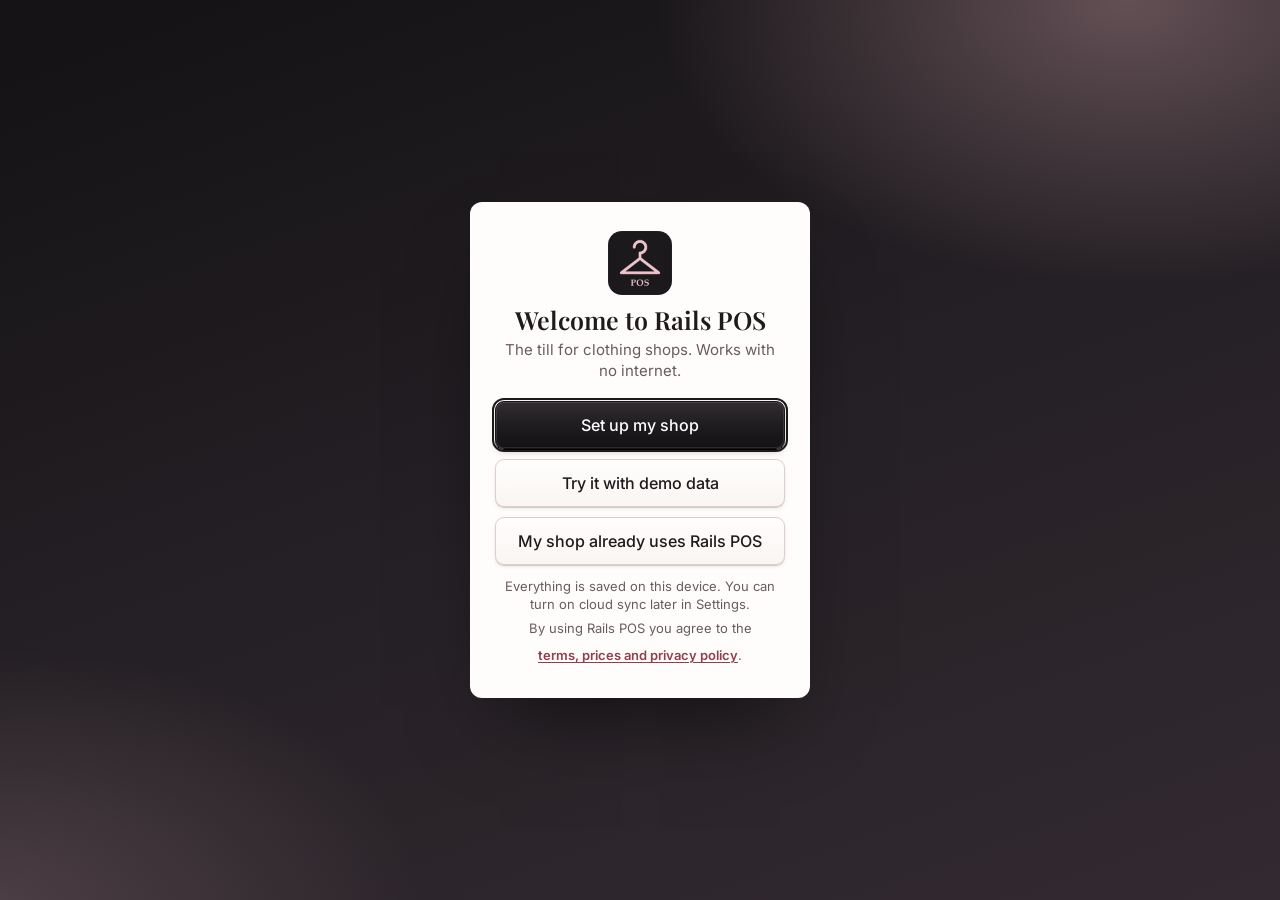
==== commit 5bd9ad01: "v49: premium look (Playfair + Inter offline, gold monogram, compact raised buttons, sale moment, gen" ====
--- a/index.html
+++ b/index.html
@@ -47,7 +47,7 @@
   <!-- ===== Header ===== -->
   <header class="app-header">
     <div class="brand">
-      <img src="icon-192.png" alt="Rails POS" width="28" height="28">
+      <span class="brand-mono" role="img" aria-label="Rails POS">R</span>
       <span class="brand-name">Rails <b>POS</b></span>
       <span id="storeNameLabel" class="brand-shop"></span>
     </div>
--- a/app.css
+++ b/app.css
@@ -10,13 +10,13 @@
    screen. --line outlines buttons and tiles. --panel is the shade behind a product's icon;
    --cat-keep / --tint tune the category colours. */
 :root {
-  --bg: #fcf6f6;
-  --surface: #ffffff;
+  --bg: #f6f1ee;
+  --surface: #fffdfb;
   --surface-2: #f7ecec;
   --text: #1f1a1c;
   --muted: #6a5b5f;
-  --border: #eedede;
-  --line: #dcc6c7;
+  --border: #ece2df;
+  --line: #dccfcb;
   --brand: #1b191c;
   --brand-ink: #ffffff;
   --brand-muted: #cbbfc2;
@@ -38,15 +38,15 @@
   --money: #22694a;       /* rand amounts in reports */
   --money-bar: #cf8d98;   /* chart bars */
   --cat-keep: 100%;
-  --panel: #f9ecec;
-  --tint: 0%;
+  --panel: #fbf7f6;
+  --tint: 11%;
   /* Buttons: the face (top to bottom), the main button, its rose piping, and shadows at rest / raised */
-  --face: linear-gradient(180deg, #ffffff, #faf0f0);
-  --face-main: linear-gradient(180deg, #3b363c, #201d21 62%, #171518);
+  --face: linear-gradient(180deg, #fffefd, #faf5f3);
+  --face-main: linear-gradient(180deg, #322d32, #1b191c 62%, #141215);
   --main-edge: #151316;
-  --piping: rgba(238,195,201,.6);
-  --lift: inset 0 1px 0 rgba(255,255,255,.9), 0 1px 2px rgba(40,24,28,.10), 0 3px 8px -3px rgba(40,24,28,.18);
-  --lift-main: 0 2px 4px rgba(27,20,22,.22), 0 8px 18px -8px rgba(27,20,22,.55);
+  --piping: rgba(255,255,255,.1);
+  --lift: inset 0 1px 0 #fff, 0 1px 0 #d9cbc7, 0 2px 5px -2px rgba(40,24,28,.2);
+  --lift-main: 0 1px 0 #000, 0 3px 8px -3px rgba(27,20,22,.5);
   --lift-hover: 0 2px 4px rgba(40,24,28,.14), 0 10px 20px -8px rgba(40,24,28,.36);
   --shadow-sm: none;
   --shadow: 0 1px 2px rgba(40,24,28,.06), 0 18px 40px -24px rgba(40,24,28,.38);
@@ -748,7 +748,7 @@
 :root[data-theme="dark"] .signin-box { border-color: var(--border); }
 .signin-box h1 { font-size: 25px; }
 
-@media/* ----- Buttons (v44): a satin face, a soft shadow to lift them off the page, and
+/* ----- Buttons (v44): a satin face, a soft shadow to lift them off the page, and
    rose piping on the main ones. They rise on hover and sink when pressed. ----- */
 .btn, .seg button, .chip, .opt, .stepper button, .cart-bar-go { transition: transform .12s, box-shadow .15s, background-color .15s, border-color .15s, filter .15s; }
 .btn:not(.primary):not(.danger):not(.ghost), .seg button, .chip, .opt {
@@ -800,7 +800,7 @@
 .app-nav button .ico { box-sizing: border-box; width: 42px; height: 30px; padding: 4px 10px; border-radius: 10px; }
 .app-nav button.active .ico { color: var(--accent-ink); background: var(--face-main); box-shadow: inset 0 0 0 1px var(--piping), var(--lift); }
 
- (prefers-reduced-motion: reduce) {
+@media (prefers-reduced-motion: reduce) {
   *, *::before, *::after { transition: none !important; animation: none !important; }
 }
 
@@ -1087,3 +1087,149 @@
 .paused-actions .btn { min-height: 44px; }
 @media (min-width: 860px) { body.selling-paused.on-sell .app-main { padding-right: 0; } }
 .paused-actions a.btn, .banner a.btn { text-decoration: none; }
+
+/* =====================================================================
+   PREMIUM (v49): Playfair Display for names, totals and headings, Inter for
+   everything else (both saved in fonts/, so they work offline). A light
+   blush side menu and header, compact buttons with a soft raised edge,
+   round − / + in the cart, a black Charge button. Receipts and printouts
+   keep their own fonts (see Printing). Dark (Black and rose) shares it all
+   through the tokens.
+   ===================================================================== */
+@font-face { font-family: "Inter"; font-style: normal; font-weight: 400 600; font-display: swap;
+  src: url("fonts/inter-latin.woff2") format("woff2"); }
+@font-face { font-family: "Playfair Display"; font-style: normal; font-weight: 500 700; font-display: swap;
+  src: url("fonts/playfair-display-latin.woff2") format("woff2"); }
+:root {
+  --sans: "Inter", system-ui, -apple-system, "Segoe UI", Roboto, Arial, sans-serif;
+  --serif: "Playfair Display", "Iowan Old Style", "Palatino Linotype", Georgia, serif;
+  --gold: #b8915f;
+  --gold-soft: #f7efe4;
+  --rail: #fbf4f3;
+  --low: #8f3f4f;
+  --low-soft: #f8e3e6;
+}
+:root[data-theme="dark"] {
+  --gold: #d9b88c;
+  --gold-soft: #2e271f;
+  --rail: #161417;
+  --low: #f3cfd4;
+  --low-soft: #3a2429;
+}
+body { font-family: var(--sans); font-feature-settings: "cv11" 1; }
+.money, .num { font-variant-numeric: lining-nums tabular-nums; }
+
+/* Header: light in the light look (dark keeps its black bar) */
+:root:not([data-theme="dark"]) .app-header {
+  background: var(--rail); color: var(--text); border-bottom: 1px solid var(--border); box-shadow: none;
+}
+:root:not([data-theme="dark"]) .brand .brand-name b { color: var(--accent-text); }
+:root:not([data-theme="dark"]) .brand .brand-shop { color: var(--muted); font-weight: 500; }
+:root:not([data-theme="dark"]) .brand img { box-shadow: 0 1px 3px rgba(40,24,28,.25); }
+:root:not([data-theme="dark"]) .app-header .btn.ghost {
+  color: var(--text); background: var(--face); border-color: var(--line); box-shadow: var(--lift);
+}
+.brand .brand-name { font-size: 20px; }
+.brand .brand-shop { font-family: var(--sans); font-size: 13px; letter-spacing: .01em; }
+
+/* Side menu / bottom bar */
+.app-nav { background: var(--rail); }
+.app-nav button { font-size: 11.5px; font-weight: 500; }
+@media (min-width: 860px) {
+  .app-nav button { margin: 2px 9px; height: 64px; border-radius: 12px; }
+  .app-nav button.active { background: var(--surface); color: var(--text); box-shadow: var(--lift); }
+  .app-nav button.active::after { display: none; }
+  .app-nav button .ico, .app-nav button.active .ico { width: 22px; height: 22px; padding: 0; background: none; box-shadow: none; }
+  .app-nav button.active .ico { color: var(--accent-text); }
+}
+
+/* Buttons: compact, with a soft raised edge so they still read as buttons */
+.btn { min-height: 38px; padding: 6px 13px; border-radius: 9px; font-size: 14px; font-weight: 500; }
+.btn.sm { min-height: 31px; padding: 4px 10px; font-size: 13px; border-radius: 8px; }
+.btn.lg { min-height: 48px; font-size: 16px; }
+.btn:not(.primary):not(.danger):not(.ghost), .seg button, .chip, .opt { font-weight: 500; }
+.btn.ghost { background: var(--face); border-color: var(--line); box-shadow: var(--lift); }
+.chip { min-height: 31px; padding: 4px 13px; font-size: 13px; }
+.seg button { min-height: 34px; border-radius: 8px; }
+.seg.pay button { min-height: 42px; font-size: 14.5px; font-weight: 500; border-radius: 9px; }
+.seg.pay .pay-ico { width: 18px; height: 18px; }
+.input, input[type="search"], select, textarea { min-height: 38px; border-radius: 9px; }
+.input.sm { min-height: 33px; }
+#sellSearch { background: var(--surface); box-shadow: inset 0 1px 2px rgba(40,24,28,.05); }
+
+/* Product tiles */
+.product-grid { gap: 12px; }
+.product-card { padding: 0 11px 11px; min-height: 176px; border-radius: 11px; border-color: var(--border); }
+.product-card .cat-icon, .product-card .thumb { height: 96px; margin: 0 -11px 9px; }
+.product-card .thumb { width: calc(100% + 22px); }
+.product-card .cat-icon { border-bottom: 1px solid var(--border); }
+.product-card .cat-icon svg { width: 38px; height: 38px; stroke-width: 1.3; }
+.product-card .name { font-size: 15px; font-weight: 600; line-height: 1.22; }
+.product-card .cat { font-size: 11.5px; }
+.product-card .price { font-size: 14.5px; font-weight: 600; }
+.product-card .badge.stock, .product-card .badge {
+  padding: 2px 8px; border-radius: 99px; font-size: 11px; font-weight: 500;
+}
+.product-card .badge.stock { background: var(--surface-2); color: var(--muted); }
+/* Low stock in rose: noticed, not alarming */
+.badge.low { background: var(--low-soft); color: var(--low); }
+
+/* Cart */
+.cart-panel { background: var(--surface); }
+.cart-head h2 { font-size: 23px; }
+.cart-line { padding: 11px 0; border-bottom-color: var(--border); }
+.cart-line strong { font-weight: 600; }
+.cart-line .lt { font-weight: 600; }
+.stepper { border: 0; box-shadow: none; background: transparent; gap: 4px; overflow: visible; }
+.stepper button {
+  width: 32px; height: 32px; border-radius: 50%; border: 1px solid var(--line);
+  background: var(--face); color: var(--text); box-shadow: var(--lift); font-size: 17px; font-weight: 500;
+  display: inline-grid; place-items: center; padding: 0;
+}
+.stepper span, .stepper input { min-width: 26px; width: auto; height: 32px; line-height: 32px; font-weight: 600; }
+.stepper button:active { transform: translateY(1px); }
+.totals .grand { font-size: 27px; }
+.totals span.grand:not(.money) { font-family: var(--sans); font-size: 12px; font-weight: 500; letter-spacing: .1em; text-transform: uppercase; color: var(--muted); align-self: end; padding-bottom: 5px; }
+#chargeBtn:not(:disabled) { min-height: 52px; border-radius: 11px; font-size: 16px; }
+#chargeBtn .charge-amt { font-weight: 600; }
+:root:not([data-theme="dark"]) #chargeBtn .charge-pay { color: var(--mark); opacity: 1; }
+
+/* Empty cart: a calm welcome */
+.cart-welcome .cw-title { font-size: 22px; }
+.cart-welcome img { width: 52px; height: 52px; border-radius: 14px; }
+.cart-welcome .cw-stat { font-weight: 500; }
+
+/* Sale complete: a gold tick and the total in Playfair */
+.sold-hero { animation: soft-rise .35s ease-out; }
+.sold-tick { background: var(--gold-soft); color: var(--gold); box-shadow: 0 0 0 1.5px var(--gold), 0 10px 24px -12px rgba(120,90,50,.5); }
+.sold-tick svg { stroke-width: 2.2; }
+.sold-title { font-size: 26px; }
+.sold-sub .money { display: block; font-family: var(--serif); font-size: 32px; font-weight: 600; line-height: 1.15; }
+.sold-pay { display: block; font-size: 13px; letter-spacing: .04em; }
+.sold-change strong { font-family: var(--serif); font-weight: 600; }
+
+/* Gentle motion: screens fade in, a new item slides into the cart */
+.view.active { animation: view-in .2s ease-out; }
+.cart-line.just-added { animation: line-in .32s ease-out; }
+@keyframes view-in { from { opacity: 0; } to { opacity: 1; } }   /* opacity only: a transform would move the pinned cart */
+@keyframes line-in {
+  from { opacity: 0; transform: translateX(14px); background: color-mix(in srgb, var(--mark) 35%, transparent); }
+  60% { background: color-mix(in srgb, var(--mark) 22%, transparent); }
+  to { opacity: 1; transform: none; background: transparent; }
+}
+@keyframes soft-rise { from { opacity: 0; transform: translateY(8px); } to { opacity: 1; transform: none; } }
+@media (prefers-reduced-motion: reduce) {
+  .view.active, .cart-line.just-added, .sold-hero { animation: none; }
+}
+
+/* Receipts and printouts keep their own fonts */
+.print-area, .print-a4 { font-feature-settings: normal; }
+.print-a4 h1, .print-a4 h2, .print-a4 h3 { font-family: "Iowan Old Style", "Palatino Linotype", Palatino, "Book Antiqua", "Noto Serif", Georgia, serif; }
+
+/* Gold "R" monogram in the header (v49; the home-screen icon is unchanged) */
+.brand .brand-mono {
+  flex: none; width: 30px; height: 30px; border-radius: 50%; display: grid; place-items: center; overflow: visible;
+  font: 600 17px/1 var(--serif); padding-top: 1px; color: #2a1f17;
+  background: linear-gradient(145deg, #efd6b4, #c69c6d 55%, #a87d4f);
+  box-shadow: inset 0 1px 0 rgba(255,255,255,.45), 0 1px 3px rgba(120,90,60,.35);
+}
